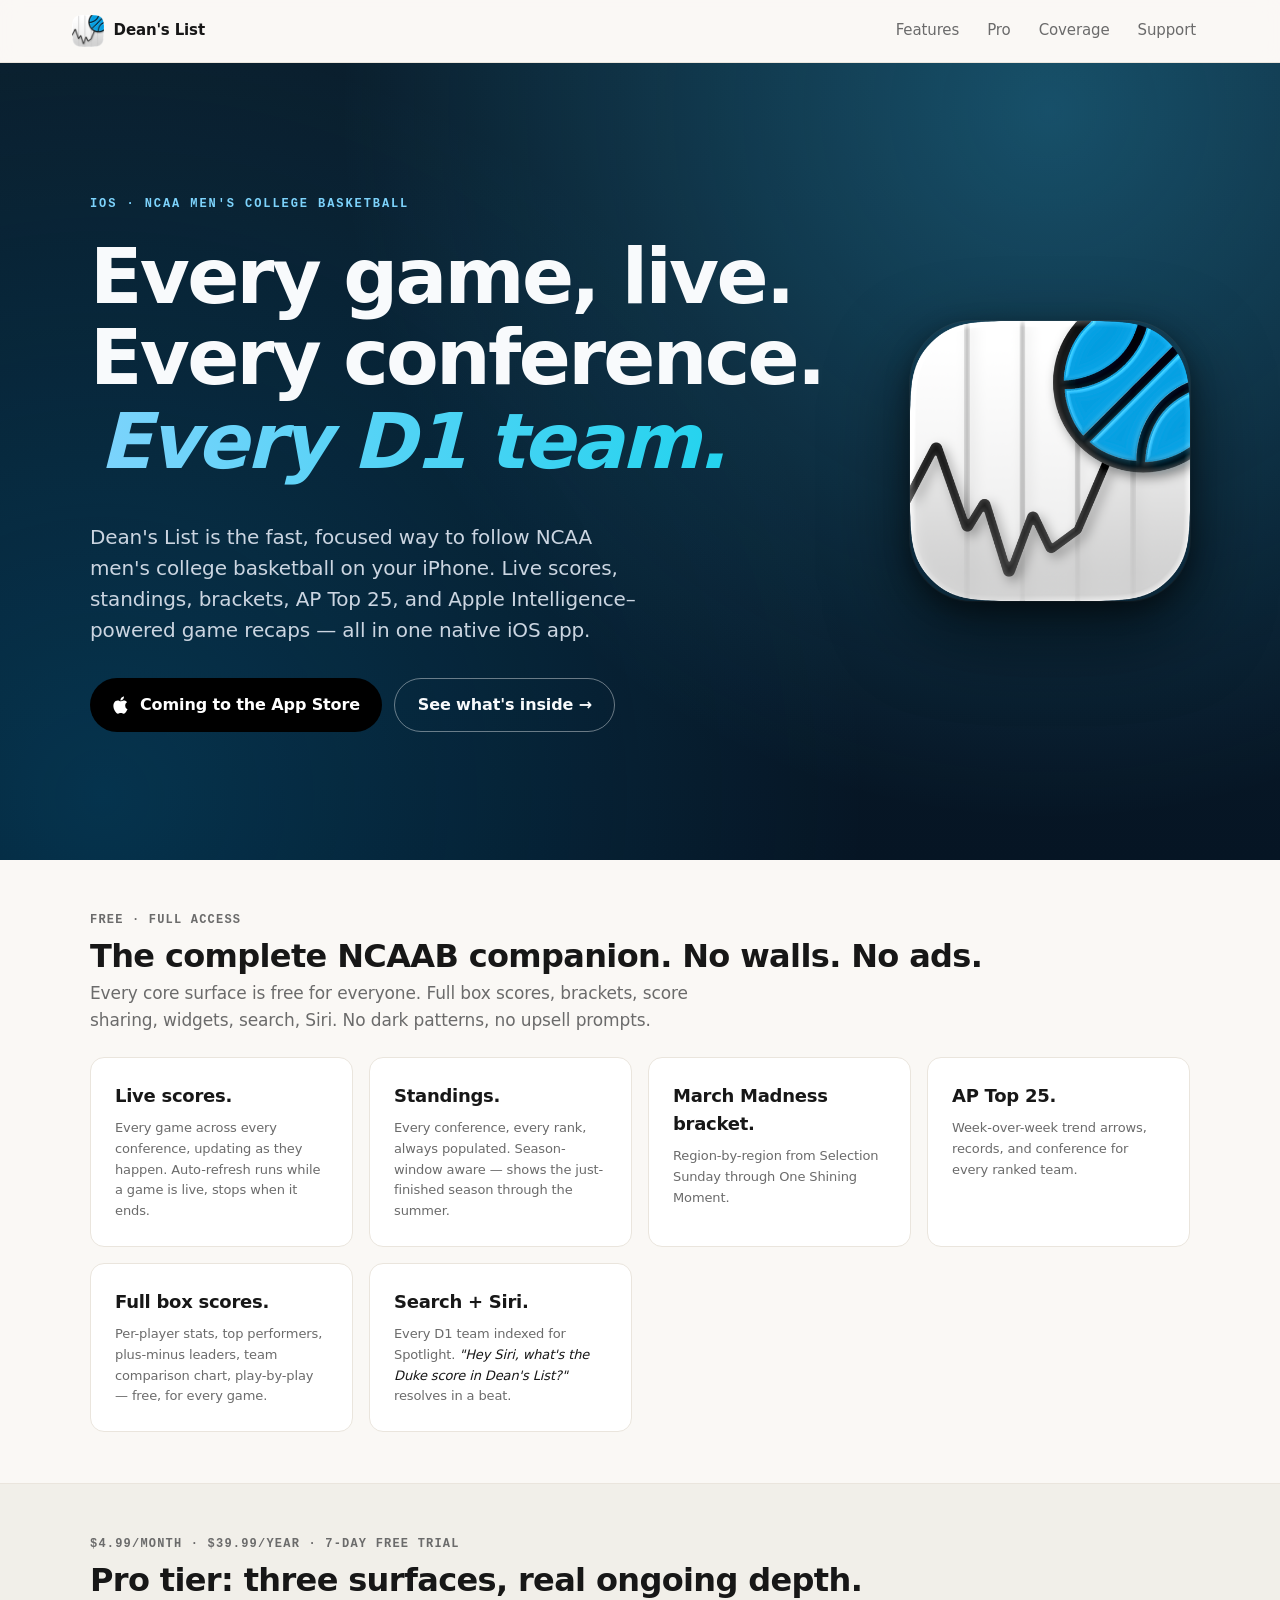
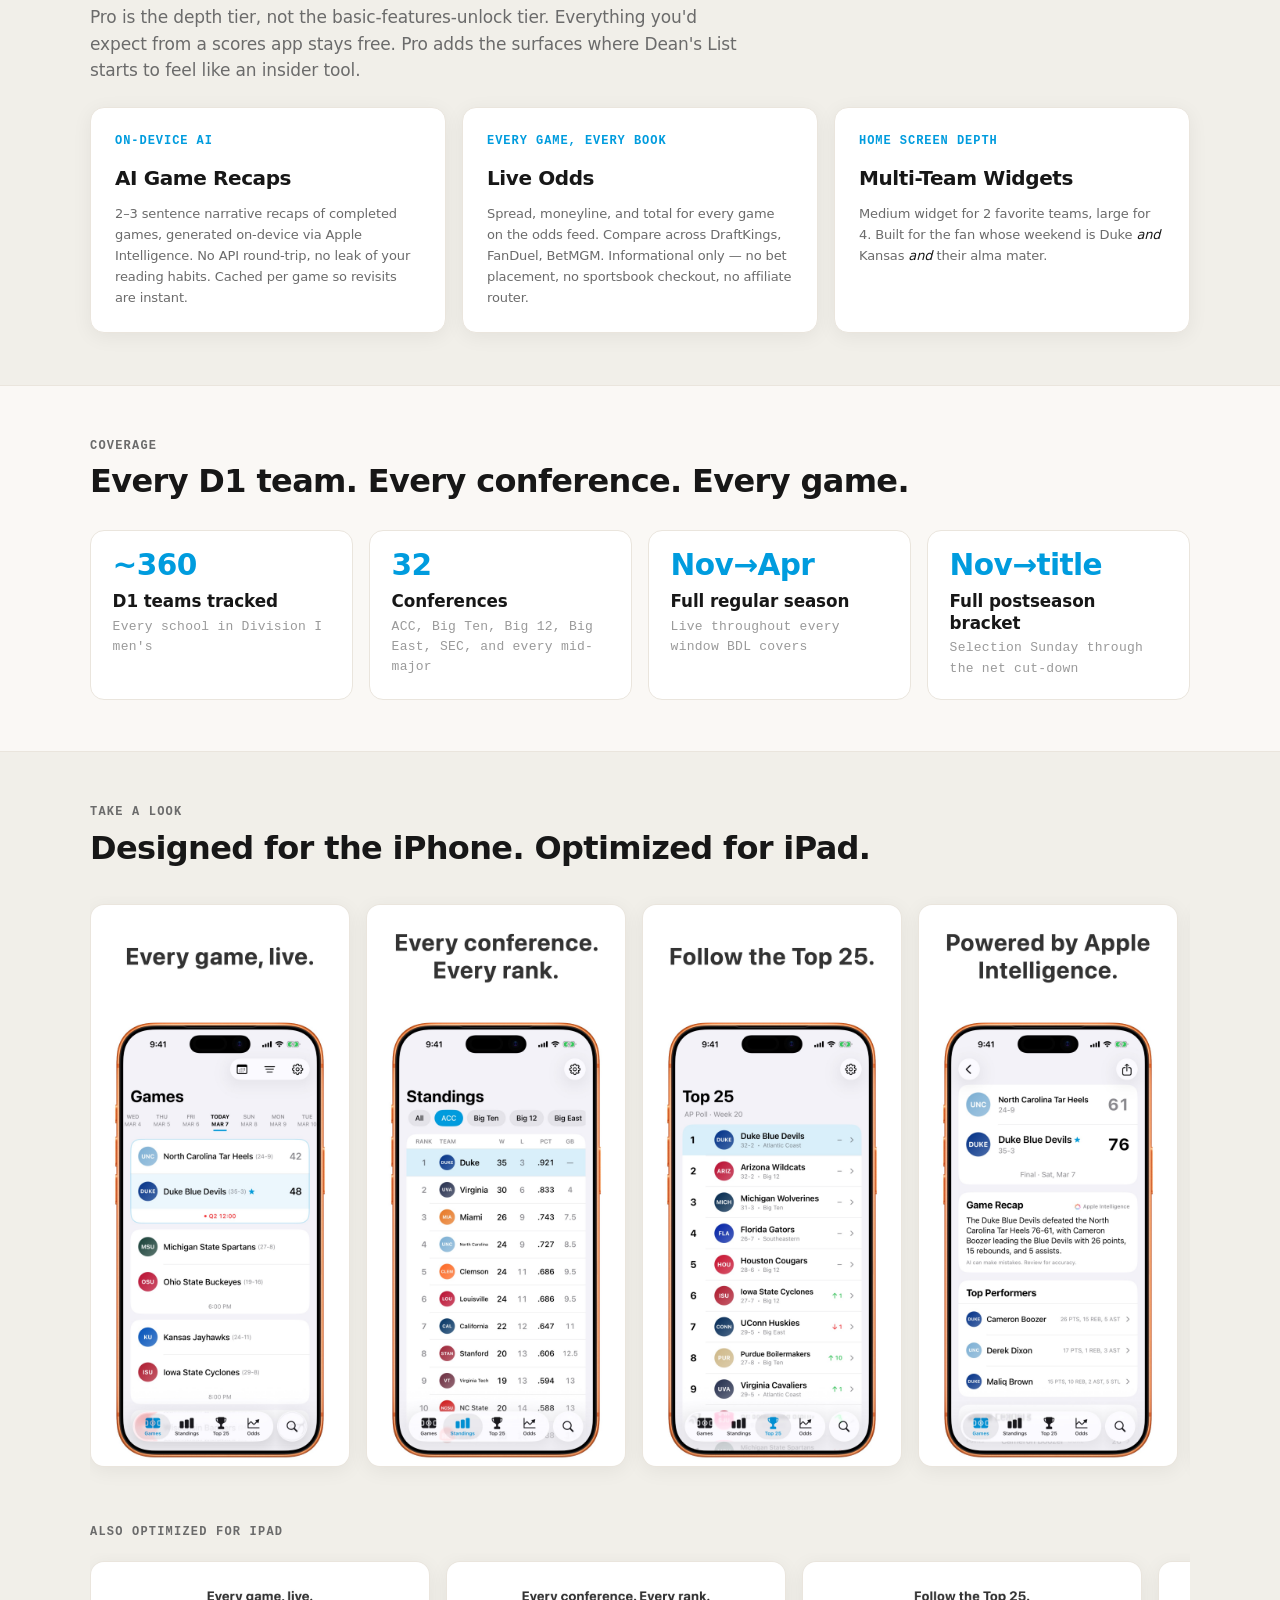
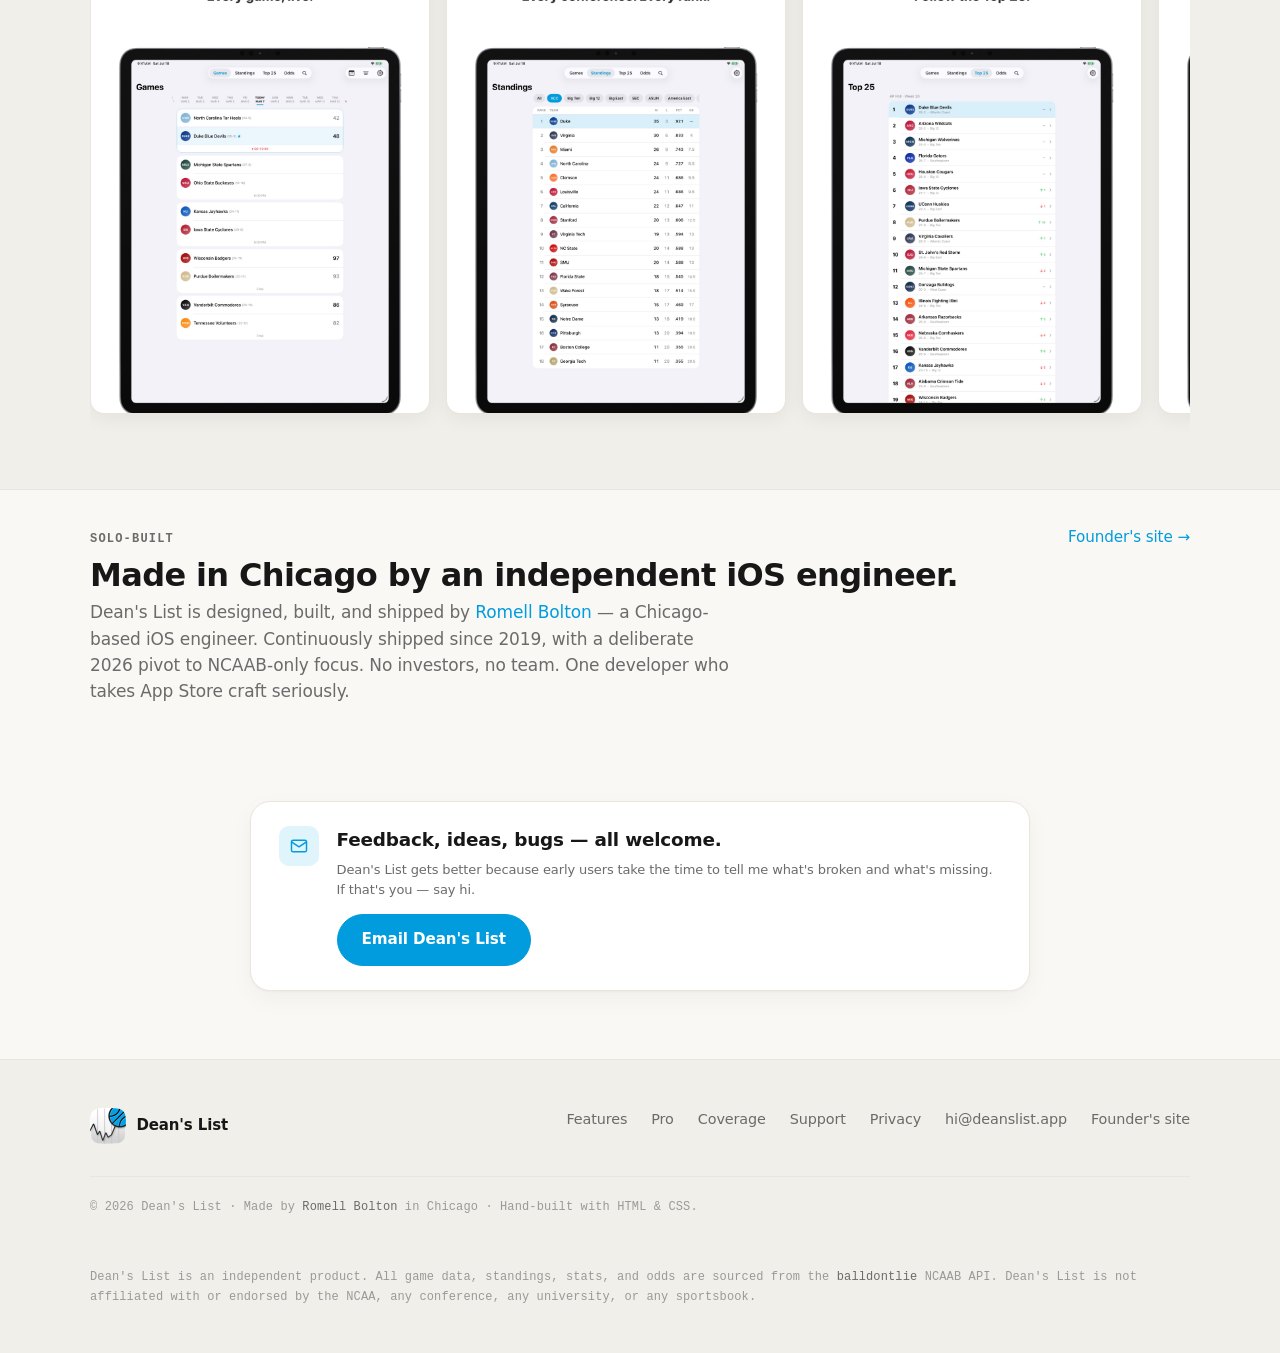
==== index.html @ 4887afa7 "content: user-facing brand is Dean's List (apostrophe form) Match the app's App Store display name a" ====
<!DOCTYPE html>
<html lang="en">
<head>
  <meta charset="UTF-8" />
  <meta name="viewport" content="width=device-width, initial-scale=1, viewport-fit=cover" />
  <meta name="color-scheme" content="light dark" />
  <meta name="theme-color" content="#faf8f5" media="(prefers-color-scheme: light)" />
  <meta name="theme-color" content="#0e0e10" media="(prefers-color-scheme: dark)" />

  <title>Dean's List — College Basketball</title>
  <meta name="description" content="The complete NCAA Men's college basketball companion. Live scores, standings, brackets, AP Top 25, and Apple Intelligence–powered game recaps. Every conference. Every D1 team." />

  <meta property="og:type" content="website" />
  <meta property="og:title" content="Dean's List — College Basketball" />
  <meta property="og:description" content="Live scores. Every bracket. Powered by Apple Intelligence. A native iOS app by Romell Bolton." />
  <meta property="og:url" content="https://deanslist.app/" />
  <meta property="og:image" content="https://deanslist.app/assets/img/og-image.png" />
  <meta property="og:image:width" content="1200" />
  <meta property="og:image:height" content="630" />
  <meta property="og:image:alt" content="Dean's List — the complete NCAA college basketball companion for iOS" />
  <meta name="twitter:card" content="summary_large_image" />

  <link rel="canonical" href="https://deanslist.app/" />
  <link rel="icon" type="image/png" sizes="32x32" href="/favicon-32.png" />
  <link rel="apple-touch-icon" href="/apple-touch-icon.png" />
  <link rel="manifest" href="/site.webmanifest" />
  <link rel="stylesheet" href="/assets/css/styles.css" />
</head>
<body>
  <a href="#main" class="skip-link">Skip to content</a>

  <div class="page">
    <header class="site-header">
      <div class="site-header__inner">
        <a href="/" class="site-header__brand">
          <img src="/assets/img/deanslist-mark.png" alt="" />
          <span>Dean's List</span>
        </a>
        <nav class="site-header__nav" id="site-nav" aria-label="Primary">
          <a href="#features">Features</a>
          <a href="#pro">Pro</a>
          <a href="#coverage">Coverage</a>
          <a href="/support/">Support</a>
        </nav>
        <button type="button" class="site-header__toggle" aria-controls="site-nav" aria-expanded="false">Menu</button>
      </div>
    </header>

    <main id="main">
      <section class="hero-quote">
        <div class="hero-quote__inner">
          <div class="hero-quote__text-col">
            <p class="hero-quote__eyebrow">iOS · NCAA Men's College Basketball</p>
            <p class="hero-quote__text">Every game, live. Every conference. <em>Every D1 team.</em></p>
            <p class="hero-quote__mission">
              Dean's List is the fast, focused way to follow NCAA men's college basketball on your iPhone.
              Live scores, standings, brackets, AP Top 25, and Apple Intelligence–powered game recaps —
              all in one native iOS app.
            </p>
            <div class="hero-quote__ctas">
              <!-- Placeholder pill — swap for Apple's official App Store badge once the new ASC record is live -->
              <a href="#" class="hero-quote__coming" aria-label="Coming soon to the App Store">
                <svg viewBox="0 0 24 24" width="18" height="18" fill="currentColor" aria-hidden="true"><path d="M17.6 12.75c-.03-2.9 2.37-4.29 2.48-4.36-1.35-1.98-3.46-2.25-4.2-2.28-1.79-.18-3.5 1.05-4.41 1.05-.93 0-2.32-1.03-3.82-1-1.96.03-3.79 1.14-4.8 2.9-2.05 3.55-.52 8.8 1.47 11.68.97 1.41 2.13 2.99 3.63 2.94 1.46-.06 2.01-.94 3.78-.94 1.75 0 2.26.94 3.8.91 1.57-.03 2.57-1.44 3.53-2.86 1.11-1.63 1.57-3.22 1.6-3.31-.04-.02-3.03-1.16-3.06-4.63zM14.7 4.42c.8-.98 1.34-2.33 1.19-3.68-1.15.05-2.55.78-3.38 1.75-.75.86-1.4 2.24-1.22 3.55 1.29.1 2.6-.65 3.41-1.62z"/></svg>
                <span>Coming to the App Store</span>
              </a>
              <a href="#features" class="hero-quote__cta hero-quote__cta--ghost">See what's inside &rarr;</a>
            </div>
          </div>
          <div class="hero-quote__visual" aria-hidden="true">
            <img src="/icon-512.png" alt="" class="hero-quote__icon" />
          </div>
        </div>
      </section>

      <section class="section" id="features">
        <div class="section__inner">
          <div class="section__head">
            <div>
              <p class="section__eyebrow">Free · Full access</p>
              <h2 class="section__title">The complete NCAAB companion. No walls. No ads.</h2>
              <p class="section__lede">Every core surface is free for everyone. Full box scores, brackets, score sharing, widgets, search, Siri. No dark patterns, no upsell prompts.</p>
            </div>
          </div>
          <div class="feature-grid">
            <article class="feature-card"><h3 class="feature-card__title">Live scores.</h3><p class="feature-card__body">Every game across every conference, updating as they happen. Auto-refresh runs while a game is live, stops when it ends.</p></article>
            <article class="feature-card"><h3 class="feature-card__title">Standings.</h3><p class="feature-card__body">Every conference, every rank, always populated. Season-window aware — shows the just-finished season through the summer.</p></article>
            <article class="feature-card"><h3 class="feature-card__title">March Madness bracket.</h3><p class="feature-card__body">Region-by-region from Selection Sunday through One Shining Moment.</p></article>
            <article class="feature-card"><h3 class="feature-card__title">AP Top 25.</h3><p class="feature-card__body">Week-over-week trend arrows, records, and conference for every ranked team.</p></article>
            <article class="feature-card"><h3 class="feature-card__title">Full box scores.</h3><p class="feature-card__body">Per-player stats, top performers, plus-minus leaders, team comparison chart, play-by-play — free, for every game.</p></article>
            <article class="feature-card"><h3 class="feature-card__title">Search + Siri.</h3><p class="feature-card__body">Every D1 team indexed for Spotlight. <em>"Hey Siri, what's the Duke score in Dean's List?"</em> resolves in a beat.</p></article>
          </div>
        </div>
      </section>

      <section class="section section--tint" id="pro">
        <div class="section__inner">
          <div class="section__head">
            <div>
              <p class="section__eyebrow">$4.99/month · $39.99/year · 7-day free trial</p>
              <h2 class="section__title">Pro tier: three surfaces, real ongoing depth.</h2>
              <p class="section__lede">Pro is the depth tier, not the basic-features-unlock tier. Everything you'd expect from a scores app stays free. Pro adds the surfaces where Dean's List starts to feel like an insider tool.</p>
            </div>
          </div>
          <div class="pro-grid">
            <article class="pro-card"><p class="pro-card__eyebrow">On-device AI</p><h3 class="pro-card__title">AI Game Recaps</h3><p class="pro-card__body">2–3 sentence narrative recaps of completed games, generated on-device via Apple Intelligence. No API round-trip, no leak of your reading habits. Cached per game so revisits are instant.</p></article>
            <article class="pro-card"><p class="pro-card__eyebrow">Every game, every book</p><h3 class="pro-card__title">Live Odds</h3><p class="pro-card__body">Spread, moneyline, and total for every game on the odds feed. Compare across DraftKings, FanDuel, BetMGM. Informational only — no bet placement, no sportsbook checkout, no affiliate router.</p></article>
            <article class="pro-card"><p class="pro-card__eyebrow">Home Screen depth</p><h3 class="pro-card__title">Multi-Team Widgets</h3><p class="pro-card__body">Medium widget for 2 favorite teams, large for 4. Built for the fan whose weekend is Duke <em>and</em> Kansas <em>and</em> their alma mater.</p></article>
          </div>
        </div>
      </section>

      <section class="section" id="coverage">
        <div class="section__inner">
          <div class="section__head"><div><p class="section__eyebrow">Coverage</p><h2 class="section__title">Every D1 team. Every conference. Every game.</h2></div></div>
          <div class="impact-grid">
            <div class="impact-card"><span class="impact-card__value">~360</span><p class="impact-card__label">D1 teams tracked</p><p class="impact-card__sub">Every school in Division I men's</p></div>
            <div class="impact-card"><span class="impact-card__value">32</span><p class="impact-card__label">Conferences</p><p class="impact-card__sub">ACC, Big Ten, Big 12, Big East, SEC, and every mid-major</p></div>
            <div class="impact-card"><span class="impact-card__value">Nov→Apr</span><p class="impact-card__label">Full regular season</p><p class="impact-card__sub">Live throughout every window BDL covers</p></div>
            <div class="impact-card"><span class="impact-card__value">Nov→title</span><p class="impact-card__label">Full postseason bracket</p><p class="impact-card__sub">Selection Sunday through the net cut-down</p></div>
          </div>
        </div>
      </section>

      <section class="section section--tint" id="screens">
        <div class="section__inner">
          <div class="section__head"><div><p class="section__eyebrow">Take a look</p><h2 class="section__title">Designed for the iPhone. Optimized for iPad.</h2></div></div>
          <div class="screen-strip" aria-label="Dean's List on iPhone">
            <figure class="screen-strip__item"><img src="/assets/img/screen-games.jpg" alt="Every game, live. Games tab showing today's live matchups and upcoming tip-offs." /></figure>
            <figure class="screen-strip__item"><img src="/assets/img/screen-standings.jpg" alt="Every conference. Every rank. Standings tab with conference filter chips." /></figure>
            <figure class="screen-strip__item"><img src="/assets/img/screen-top25.jpg" alt="Follow the Top 25. AP Poll with week-over-week trend arrows." /></figure>
            <figure class="screen-strip__item"><img src="/assets/img/screen-recap.jpg" alt="Powered by Apple Intelligence. Game detail with AI-generated recap." /></figure>
            <figure class="screen-strip__item"><img src="/assets/img/screen-odds.jpg" alt="Compare odds across books. Odds card with spread, total, and moneyline." /></figure>
            <figure class="screen-strip__item"><img src="/assets/img/screen-team.jpg" alt="Follow your team. Team detail with record, season trajectory, and recent games." /></figure>
          </div>
          <p class="screen-strip__label">Also optimized for iPad</p>
          <div class="screen-strip screen-strip--tablet" aria-label="Dean's List on iPad">
            <figure class="screen-strip__item screen-strip__item--tablet"><img src="/assets/img/screen-ipad-games.jpg" alt="Every game, live on iPad with a wider layout." /></figure>
            <figure class="screen-strip__item screen-strip__item--tablet"><img src="/assets/img/screen-ipad-standings.jpg" alt="Every conference. Every rank. Standings tab on iPad." /></figure>
            <figure class="screen-strip__item screen-strip__item--tablet"><img src="/assets/img/screen-ipad-top25.jpg" alt="Follow the Top 25 on iPad." /></figure>
            <figure class="screen-strip__item screen-strip__item--tablet"><img src="/assets/img/screen-ipad-recap.jpg" alt="Powered by Apple Intelligence on iPad." /></figure>
            <figure class="screen-strip__item screen-strip__item--tablet"><img src="/assets/img/screen-ipad-odds.jpg" alt="Compare odds across books on iPad." /></figure>
            <figure class="screen-strip__item screen-strip__item--tablet"><img src="/assets/img/screen-ipad-team.jpg" alt="Follow your team on iPad." /></figure>
          </div>
        </div>
      </section>

      <section class="section section--tight">
        <div class="section__inner">
          <div class="section__head">
            <div>
              <p class="section__eyebrow">Solo-built</p>
              <h2 class="section__title">Made in Chicago by an independent iOS engineer.</h2>
              <p class="section__lede">
                Dean's List is designed, built, and shipped by
                <a href="https://www.romellbolton.com" target="_blank" rel="noopener">Romell Bolton</a> —
                a Chicago-based iOS engineer. Continuously shipped since 2019, with a deliberate 2026 pivot
                to NCAAB-only focus. No investors, no team. One developer who takes App Store craft seriously.
              </p>
            </div>
            <a href="https://www.romellbolton.com" target="_blank" rel="noopener" class="section__see-all">Founder's site &rarr;</a>
          </div>
        </div>
      </section>

      <section class="section section--tight">
        <div class="section__inner" style="max-width: 780px;">
          <div class="callout">
            <div class="callout__glyph" aria-hidden="true">
              <svg viewBox="0 0 24 24" fill="none" stroke="currentColor" stroke-width="1.75" stroke-linecap="round" stroke-linejoin="round"><rect x="3" y="5" width="18" height="14" rx="2"/><path d="M3 7l9 6 9-6"/></svg>
            </div>
            <div>
              <p class="callout__title">Feedback, ideas, bugs — all welcome.</p>
              <p class="callout__body">Dean's List gets better because early users take the time to tell me what's broken and what's missing. If that's you — say hi.</p>
              <a href="mailto:hi@deanslist.app" class="btn btn--primary">Email Dean's List</a>
            </div>
          </div>
        </div>
      </section>
    </main>

    <footer class="site-footer">
      <div class="site-footer__inner">
        <div>
          <a href="/" class="site-footer__brand">
            <img src="/assets/img/deanslist-mark.png" alt="" />
            <span>Dean's List</span>
          </a>
        </div>
        <nav class="site-footer__links" aria-label="Footer">
          <a href="#features">Features</a>
          <a href="#pro">Pro</a>
          <a href="#coverage">Coverage</a>
          <a href="/support/">Support</a>
          <a href="/privacy/">Privacy</a>
          <a href="mailto:hi@deanslist.app">hi@deanslist.app</a>
          <a href="https://www.romellbolton.com" target="_blank" rel="noopener">Founder's site</a>
        </nav>
        <p class="site-footer__copy">
          © <span id="year">2026</span> Dean's List · Made by
          <a href="https://www.romellbolton.com" target="_blank" rel="noopener">Romell Bolton</a>
          in Chicago · Hand-built with HTML &amp; CSS.
        </p>
        <p class="site-footer__copy" style="margin-top: 0.5rem;">
          Dean's List is an independent product. All game data, standings, stats, and odds are sourced from the
          <a href="https://balldontlie.io" target="_blank" rel="noopener">balldontlie</a> NCAAB API.
          Dean's List is not affiliated with or endorsed by the NCAA, any conference, any university, or any sportsbook.
        </p>
      </div>
    </footer>
  </div>

  <script src="/assets/js/main.js" defer></script>
</body>
</html>
---- assets/css/styles.css ----
/* ─────────────────────────────────────────────
   deanslist.app — Product marketing site
   Sibling of romellbolton.com + theboltonfoundation.org
   NCAA blue accent (matches the iOS app icon)
   ───────────────────────────────────────────── */

:root {
  --bg:            #faf8f5;
  --surface:       #ffffff;
  --surface-2:     #f1efe9;
  --text:          #171717;
  --text-muted:    #6b6b6b;
  --text-subtle:   #9a9a9a;
  --border:        #eae5dd;
  --border-strong: #d4cec1;
  --accent:        #009CDE;
  --accent-soft:   #e0f4fc;
  --shadow-sm: 0 1px 2px rgba(0, 0, 0, 0.04);
  --shadow-md: 0 4px 20px rgba(0, 0, 0, 0.06);
  --sans: -apple-system, BlinkMacSystemFont, "SF Pro Text", system-ui, "Segoe UI", Roboto, Helvetica, Arial, sans-serif;
  --mono: ui-monospace, "SF Mono", "JetBrains Mono", Menlo, Consolas, monospace;
  --fs-body:    0.9375rem;
  --fs-small:   0.8125rem;
  --fs-tiny:    0.75rem;
  --r-sm: 6px;
  --r-md: 10px;
  --r-lg: 14px;
  --r-xl: 20px;
  --ease: cubic-bezier(0.4, 0, 0.2, 1);
  --spring: cubic-bezier(0.32, 0.72, 0, 1);
  --dur: 160ms;
}

@media (prefers-color-scheme: dark) {
  :root {
    --bg:            #0e0e10;
    --surface:       #171719;
    --surface-2:     #1e1e21;
    --text:          #f5f5f7;
    --text-muted:    #a3a3a3;
    --text-subtle:   #6b6b6b;
    --border:        #262629;
    --border-strong: #3a3a3f;
    --accent:        #33B8E7;
    --accent-soft:   #0a2532;
    --shadow-sm: 0 1px 2px rgba(0, 0, 0, 0.35);
    --shadow-md: 0 4px 20px rgba(0, 0, 0, 0.45);
  }
}

*, *::before, *::after { box-sizing: border-box; }
html { -webkit-text-size-adjust: 100%; scroll-behavior: smooth; }
@media (prefers-reduced-motion: reduce) {
  html { scroll-behavior: auto; }
  *, *::before, *::after { transition-duration: 0.01ms !important; animation-duration: 0.01ms !important; }
}
body {
  margin: 0;
  font-family: var(--sans);
  font-size: var(--fs-body);
  line-height: 1.55;
  letter-spacing: -0.008em;
  color: var(--text);
  background: var(--bg);
  -webkit-font-smoothing: antialiased;
  -moz-osx-font-smoothing: grayscale;
  text-rendering: optimizeLegibility;
  font-feature-settings: "ss01", "ss02", "cv11";
  overflow-x: hidden;
}
img, svg { display: block; max-width: 100%; height: auto; }
a { color: var(--accent); text-decoration: none; transition: color var(--dur) var(--ease); }
a:hover { color: var(--accent); text-decoration: underline; text-underline-offset: 3px; text-decoration-thickness: 1.5px; }
h1, h2, h3, h4, p, ul, ol, dl { margin: 0; padding: 0; }
ul, ol { list-style: none; }
button { font: inherit; cursor: pointer; background: none; border: none; color: inherit; padding: 0; }
::selection { background: var(--accent); color: #fff; }

:focus:not(:focus-visible) { outline: none; }
:focus-visible {
  outline: 3px solid color-mix(in oklab, var(--accent) 55%, transparent);
  outline-offset: 3px;
  border-radius: 8px;
}

.skip-link {
  position: absolute; top: -100px; left: 0;
  background: var(--text); color: var(--bg);
  padding: 0.6rem 1rem;
  font-size: var(--fs-small);
  z-index: 100;
  border-radius: 0 0 var(--r-md) 0;
  transition: top var(--dur) var(--ease);
}
.skip-link:focus { top: 0; }

.btn {
  display: inline-flex;
  align-items: center;
  gap: 0.5rem;
  padding: 0.75rem 1.35rem;
  font-size: 0.95rem;
  font-weight: 500;
  border-radius: 999px;
  transition: background var(--dur) var(--ease), border-color var(--dur) var(--ease), color var(--dur) var(--ease), transform var(--dur) var(--ease);
  border: 1px solid var(--border-strong);
  color: var(--text);
  background: var(--surface);
  text-decoration: none;
}
.btn:hover { border-color: var(--accent); color: var(--accent); text-decoration: none; transform: translateY(-1px); }
.btn--primary {
  background: var(--accent);
  color: #fff;
  border-color: var(--accent);
  font-weight: 600;
  padding: 0.8rem 1.5rem;
}
.btn--primary:hover { background: color-mix(in oklab, var(--accent) 85%, #000); border-color: transparent; color: #fff; }

.callout {
  padding: 1.5rem 1.75rem;
  background: var(--surface);
  border: 1px solid var(--border);
  border-radius: var(--r-xl);
  box-shadow: 0 1px 2px rgba(0, 0, 0, 0.03), 0 8px 24px rgba(0, 0, 0, 0.04);
  display: flex;
  gap: 1.1rem;
  align-items: flex-start;
}
.callout__glyph {
  width: 40px; height: 40px;
  border-radius: var(--r-md);
  background: var(--accent-soft);
  color: var(--accent);
  display: flex; align-items: center; justify-content: center;
  flex-shrink: 0;
}
.callout__glyph svg { width: 20px; height: 20px; }
.callout__title { font-weight: 700; font-size: 1.15rem; letter-spacing: -0.01em; color: var(--text); margin-bottom: 0.35rem; }
.callout__body { font-size: var(--fs-small); color: var(--text-muted); margin-bottom: 0.9rem; line-height: 1.55; }

.prose h2 {
  font-size: clamp(1.25rem, 1.1vw + 0.75rem, 1.5rem);
  font-weight: 700;
  letter-spacing: -0.02em;
  line-height: 1.2;
  color: var(--text);
  margin-top: 2.75rem;
  margin-bottom: 0.85rem;
}
.prose > :first-child { margin-top: 0; }
.prose p { color: var(--text-muted); line-height: 1.65; margin-bottom: 1rem; max-width: 62ch; }
.prose p strong { color: var(--text); font-weight: 600; }
.prose p code { font-family: var(--mono); font-size: 0.85em; padding: 0.05rem 0.35rem; border-radius: 4px; background: var(--surface-2); color: var(--text); }

.site-header {
  position: sticky;
  top: 0;
  z-index: 20;
  background: color-mix(in oklab, var(--bg) 88%, transparent);
  backdrop-filter: saturate(140%) blur(10px);
  -webkit-backdrop-filter: saturate(140%) blur(10px);
  border-bottom: 1px solid var(--border);
}
.site-header__inner {
  max-width: 1200px;
  margin-inline: auto;
  padding: 0.75rem clamp(1rem, 4vw, 2rem);
  padding-top: max(0.75rem, env(safe-area-inset-top));
  display: flex;
  align-items: center;
  gap: 1.5rem;
}
.site-header__brand {
  display: inline-flex;
  align-items: center;
  gap: 0.6rem;
  font-weight: 600;
  color: var(--text);
  text-decoration: none;
  letter-spacing: -0.01em;
}
.site-header__brand img { width: 32px; height: 32px; border-radius: 8px; }
.site-header__nav { display: flex; align-items: center; gap: 0.25rem; margin-left: auto; }
.site-header__nav a {
  padding: 0.45rem 0.75rem;
  border-radius: 8px;
  color: var(--text-muted);
  font-weight: 500;
  font-size: 0.9375rem;
  transition: color var(--dur) var(--ease), background var(--dur) var(--ease);
}
.site-header__nav a:hover, .site-header__nav a[aria-current="page"] { color: var(--text); background: var(--surface-2); }
.site-header__toggle {
  display: none;
  margin-left: auto;
  padding: 0.5rem 0.75rem;
  border-radius: 8px;
  background: var(--surface-2);
  border: 1px solid var(--border);
  color: var(--text);
  font-weight: 500;
  font-size: 0.85rem;
}
@media (max-width: 720px) {
  .site-header__nav { display: none; }
  .site-header__toggle { display: inline-flex; align-items: center; gap: 0.4rem; }
  .site-header__nav--open {
    display: flex;
    position: absolute;
    inset: 100% 0 auto 0;
    flex-direction: column;
    align-items: stretch;
    gap: 0;
    background: var(--bg);
    border-bottom: 1px solid var(--border);
    padding: 0.5rem clamp(1rem, 4vw, 2rem) 1rem;
    margin-left: 0;
  }
  .site-header__nav--open a { padding: 0.85rem 0.75rem; border-radius: 0; border-bottom: 1px solid var(--border); }
  .site-header__nav--open a:last-of-type { border-bottom: none; }
}

.page { display: flex; flex-direction: column; min-height: 100vh; min-height: 100dvh; }
.page > main { flex: 1; }

.hero-quote {
  position: relative;
  overflow: hidden;
  padding: clamp(4rem, 10vw, 8rem) clamp(1.25rem, 5vw, 3rem);
  background:
    radial-gradient(circle at 82% 6%, rgba(51, 184, 231, 0.32), transparent 55%),
    radial-gradient(circle at 8% 92%, rgba(0, 156, 222, 0.22), transparent 55%),
    linear-gradient(180deg, #0a1f2e 0%, #061524 100%);
  color: #f8fafc;
}
.hero-quote__inner {
  max-width: 1100px;
  margin-inline: auto;
  position: relative;
  display: grid;
  grid-template-columns: minmax(0, 1fr) auto;
  gap: clamp(2rem, 5vw, 5rem);
  align-items: center;
}
.hero-quote__visual { display: flex; justify-content: center; align-items: center; }
.hero-quote__icon {
  width: clamp(180px, 24vw, 280px);
  height: clamp(180px, 24vw, 280px);
  border-radius: 22.37%;
  box-shadow:
    0 30px 80px rgba(0, 0, 0, 0.55),
    0 8px 24px rgba(0, 0, 0, 0.4),
    0 0 0 1px rgba(255, 255, 255, 0.08);
}
@media (max-width: 720px) {
  .hero-quote__inner { grid-template-columns: 1fr; gap: 2rem; }
  .hero-quote__visual { order: -1; }
  .hero-quote__icon { width: 128px; height: 128px; }
}
.hero-quote__eyebrow {
  display: inline-block;
  font-family: var(--mono);
  font-size: var(--fs-tiny);
  font-weight: 600;
  color: #7dd3fc;
  letter-spacing: 0.16em;
  text-transform: uppercase;
  margin-bottom: 1.5rem;
}
.hero-quote__text {
  font-size: clamp(1.85rem, 6vw, 5rem);
  font-weight: 700;
  letter-spacing: -0.035em;
  line-height: 1.05;
  color: #f8fafc;
  margin-bottom: 0.75rem;
  max-width: 20ch;
  overflow-wrap: break-word;
}
.hero-quote__text em {
  font-style: italic;
  background: linear-gradient(90deg, #7dd3fc, #22d3ee);
  -webkit-background-clip: text;
  background-clip: text;
  color: transparent;
  display: inline-block;
  padding: 0 0.12em 0.15em;
  line-height: 1.15;
}
.hero-quote__mission {
  max-width: 46ch;
  font-size: clamp(1.05rem, 1.4vw + 0.5rem, 1.25rem);
  line-height: 1.55;
  color: #cbd5e1;
  margin-top: 1.5rem;
  margin-bottom: 2rem;
  text-wrap: balance;
}
.hero-quote__mission strong { color: #f8fafc; font-weight: 600; }
.hero-quote__ctas { display: flex; gap: 0.75rem; flex-wrap: wrap; }
.hero-quote__cta {
  display: inline-flex;
  align-items: center;
  gap: 0.5rem;
  padding: 0.85rem 1.4rem;
  border-radius: 999px;
  font-weight: 600;
  font-size: 1rem;
  text-decoration: none;
  transition: transform var(--dur) var(--ease), background var(--dur) var(--ease);
}
.hero-quote__cta--primary { background: #7dd3fc; color: #041424; }
.hero-quote__cta--primary:hover { transform: translateY(-1px); background: #a5e5fd; color: #041424; text-decoration: none; }
.hero-quote__cta--ghost { background: transparent; color: #f8fafc; border: 1px solid rgba(255,255,255,0.4); }
.hero-quote__cta--ghost:hover { transform: translateY(-1px); background: rgba(255,255,255,0.08); border-color: rgba(255,255,255,0.55); color: #f8fafc; text-decoration: none; }

.hero-quote__coming {
  display: inline-flex;
  align-items: center;
  gap: 0.6rem;
  padding: 0.85rem 1.4rem;
  border-radius: 999px;
  background: #000;
  color: #fff;
  font-weight: 600;
  font-size: 1rem;
  text-decoration: none;
  transition: transform var(--dur) var(--ease), background var(--dur) var(--ease);
}
.hero-quote__coming svg { flex-shrink: 0; }
.hero-quote__coming:hover { transform: translateY(-1px); background: #1a1a1a; color: #fff; text-decoration: none; }

.section { padding: clamp(2.25rem, 4vw, 3.5rem) clamp(1.25rem, 5vw, 3rem); }
.section--tight { padding-block: clamp(1.5rem, 3vw, 2.25rem); }
.section--tint { background: var(--surface-2); border-top: 1px solid var(--border); border-bottom: 1px solid var(--border); }
.section__inner { max-width: 1100px; margin-inline: auto; }
.section__head {
  display: flex;
  align-items: baseline;
  justify-content: space-between;
  gap: 1rem;
  margin-bottom: 1.5rem;
  flex-wrap: wrap;
}
.section__eyebrow {
  font-family: var(--mono);
  font-size: var(--fs-tiny);
  font-weight: 600;
  color: var(--text-muted);
  letter-spacing: 0.1em;
  text-transform: uppercase;
  margin-bottom: 0.5rem;
}
.section__title {
  font-size: clamp(1.5rem, 2vw + 0.5rem, 2rem);
  font-weight: 700;
  letter-spacing: -0.02em;
  color: var(--text);
  line-height: 1.15;
  margin-bottom: 0.35rem;
}
.section__lede { font-size: 1.0625rem; color: var(--text-muted); max-width: 60ch; line-height: 1.55; }
.section__see-all { color: var(--accent); font-weight: 500; font-size: 0.95rem; white-space: nowrap; }

.feature-grid { display: grid; grid-template-columns: repeat(auto-fit, minmax(240px, 1fr)); gap: 1rem; }
.feature-card {
  padding: 1.5rem;
  border-radius: var(--r-lg);
  background: var(--surface);
  border: 1px solid var(--border);
  transition: border-color var(--dur) var(--ease), transform var(--dur) var(--ease), box-shadow var(--dur) var(--ease);
}
.feature-card:hover { border-color: var(--border-strong); transform: translateY(-1px); box-shadow: var(--shadow-md); }
.feature-card__title { font-size: 1.125rem; font-weight: 700; letter-spacing: -0.015em; color: var(--text); margin-bottom: 0.5rem; }
.feature-card__body { color: var(--text-muted); font-size: var(--fs-small); line-height: 1.6; }
.feature-card__body em { font-style: italic; color: var(--text); }

.pro-grid { display: grid; grid-template-columns: repeat(auto-fit, minmax(260px, 1fr)); gap: 1rem; }
.pro-card {
  padding: 1.5rem;
  border-radius: var(--r-lg);
  background: var(--surface);
  border: 1px solid var(--border);
  box-shadow: var(--shadow-md);
}
.pro-card__eyebrow {
  font-family: var(--mono);
  font-size: var(--fs-tiny);
  font-weight: 600;
  color: var(--accent);
  letter-spacing: 0.08em;
  text-transform: uppercase;
  margin-bottom: 0.75rem;
}
.pro-card__title { font-size: 1.25rem; font-weight: 700; letter-spacing: -0.02em; color: var(--text); margin-bottom: 0.65rem; }
.pro-card__body { color: var(--text-muted); font-size: var(--fs-small); line-height: 1.6; }
.pro-card__body em { color: var(--text); font-style: italic; font-weight: 500; }
.pro-cta { margin-top: 2rem; text-align: center; }

.impact-grid { display: grid; grid-template-columns: repeat(auto-fit, minmax(220px, 1fr)); gap: 1rem; }
.impact-card { padding: 1.25rem 1.35rem; border-radius: var(--r-lg); background: var(--surface); border: 1px solid var(--border); }
.impact-card__value {
  display: block;
  font-size: clamp(1.35rem, 1.5vw + 0.75rem, 1.85rem);
  font-weight: 700;
  letter-spacing: -0.02em;
  color: var(--accent);
  line-height: 1;
  margin-bottom: 0.65rem;
  font-variant-numeric: tabular-nums;
}
.impact-card__label { font-size: 1.05rem; color: var(--text); font-weight: 600; margin-bottom: 0.25rem; line-height: 1.3; }
.impact-card__sub { font-size: var(--fs-small); color: var(--text-subtle); font-family: var(--mono); letter-spacing: 0.02em; }

.screen-strip {
  display: flex;
  gap: 1rem;
  overflow-x: auto;
  padding: 0.5rem 0 1.5rem;
  scroll-snap-type: x proximity;
  -webkit-overflow-scrolling: touch;
  scrollbar-width: thin;
  scrollbar-color: var(--border-strong) transparent;
}
.screen-strip__item { flex: 0 0 260px; margin: 0; scroll-snap-align: start; }
.screen-strip__item img { width: 100%; height: auto; border-radius: var(--r-lg); border: 1px solid var(--border); background: var(--surface-2); box-shadow: var(--shadow-md); }
@media (max-width: 560px) { .screen-strip__item { flex: 0 0 220px; } }

.screen-strip__label {
  margin-top: 2rem;
  margin-bottom: 0.75rem;
  font-family: var(--mono);
  font-size: var(--fs-tiny);
  font-weight: 600;
  color: var(--text-muted);
  letter-spacing: 0.1em;
  text-transform: uppercase;
}
.screen-strip__item--tablet { flex: 0 0 340px; }
@media (max-width: 560px) { .screen-strip__item--tablet { flex: 0 0 280px; } }

.faq { margin-top: 3rem; }
.faq__item { padding: 1rem 0; border-bottom: 1px solid var(--border); }
.faq__item summary {
  font-weight: 600;
  color: var(--text);
  font-size: 1rem;
  cursor: pointer;
  padding: 0.35rem 0;
  list-style: none;
  display: flex;
  justify-content: space-between;
  align-items: center;
  gap: 1rem;
}
.faq__item summary::-webkit-details-marker { display: none; }
.faq__item summary::after {
  content: "+";
  font-family: var(--mono);
  color: var(--accent);
  font-size: 1.25rem;
  font-weight: 400;
  line-height: 1;
  transition: transform var(--dur) var(--ease);
}
.faq__item[open] summary::after { content: "−"; }
.faq__item p { margin-top: 0.75rem; color: var(--text-muted); font-size: var(--fs-small); line-height: 1.65; max-width: 60ch; }
.faq__item p em { color: var(--text); font-style: italic; }

.site-footer {
  margin-top: 2rem;
  padding: clamp(2rem, 4vw, 3rem) clamp(1.25rem, 5vw, 3rem);
  border-top: 1px solid var(--border);
  background: var(--surface-2);
  color: var(--text-muted);
}
.site-footer__inner {
  max-width: 1100px;
  margin-inline: auto;
  display: flex;
  gap: 2rem;
  align-items: flex-start;
  justify-content: space-between;
  flex-wrap: wrap;
}
.site-footer__brand { display: flex; align-items: center; gap: 0.65rem; font-weight: 600; color: var(--text); text-decoration: none; }
.site-footer__brand img { width: 36px; height: 36px; border-radius: 9px; }
.site-footer__links { display: flex; flex-wrap: wrap; gap: 1rem 1.5rem; }
.site-footer__links a { color: var(--text-muted); font-size: 0.9rem; }
.site-footer__links a:hover { color: var(--text); text-decoration: none; }
.site-footer__copy {
  width: 100%;
  padding-top: 1.25rem;
  border-top: 1px solid var(--border);
  font-family: var(--mono);
  font-size: var(--fs-tiny);
  line-height: 1.7;
  letter-spacing: 0.01em;
  color: var(--text-subtle);
  font-variant-numeric: tabular-nums;
}
.site-footer__copy + .site-footer__copy { padding-top: 0.6rem; border-top: 0; margin-top: 0; }
.site-footer__copy a { color: var(--text-muted); transition: color var(--dur) var(--spring); }
.site-footer__copy a:hover { color: var(--text); }

.card-grid { display: grid; grid-template-columns: repeat(auto-fill, minmax(220px, 1fr)); gap: 0.75rem; }
.card {
  display: flex; flex-direction: column;
  padding: 1rem;
  background: var(--surface);
  border: 1px solid var(--border);
  border-radius: var(--r-lg);
  transition: border-color var(--dur) var(--ease), transform var(--dur) var(--ease), box-shadow var(--dur) var(--ease);
  color: var(--text);
  text-decoration: none;
}
.card:hover { border-color: var(--border-strong); transform: translateY(-1px); box-shadow: var(--shadow-md); text-decoration: none; color: var(--text); }
.card__glyph {
  width: 40px; height: 40px;
  border-radius: var(--r-md);
  background: linear-gradient(135deg, var(--accent), color-mix(in oklab, var(--accent) 55%, #5856d6));
  display: flex; align-items: center; justify-content: center;
  color: #fff;
  font-weight: 700;
  font-size: 1rem;
  margin-bottom: 0.75rem;
}
.card__title { font-size: 1.05rem; font-weight: 600; color: var(--text); margin-bottom: 0.2rem; letter-spacing: -0.01em; }
.card__body { font-size: var(--fs-small); color: var(--text-muted); line-height: 1.5; }

.hero-page {
  padding: clamp(3rem, 7vw, 5rem) clamp(1.25rem, 5vw, 3rem) clamp(1.5rem, 3vw, 2.5rem);
  border-bottom: 1px solid var(--border);
  background: linear-gradient(180deg, var(--surface-2) 0%, var(--bg) 100%);
}
.hero-page__inner { max-width: 780px; margin-inline: auto; }
.hero-page__eyebrow {
  display: inline-block;
  font-family: var(--mono);
  font-size: var(--fs-tiny);
  font-weight: 600;
  color: var(--accent);
  letter-spacing: 0.1em;
  text-transform: uppercase;
  margin-bottom: 1rem;
}
.hero-page__title {
  font-size: clamp(1.75rem, 4vw + 0.5rem, 3.5rem);
  font-weight: 700;
  letter-spacing: -0.03em;
  line-height: 1.1;
  color: var(--text);
  margin-bottom: 1rem;
  overflow-wrap: break-word;
}
.hero-page__lede { font-size: clamp(1.05rem, 1.2vw + 0.5rem, 1.25rem); line-height: 1.5; color: var(--text-muted); max-width: 60ch; }
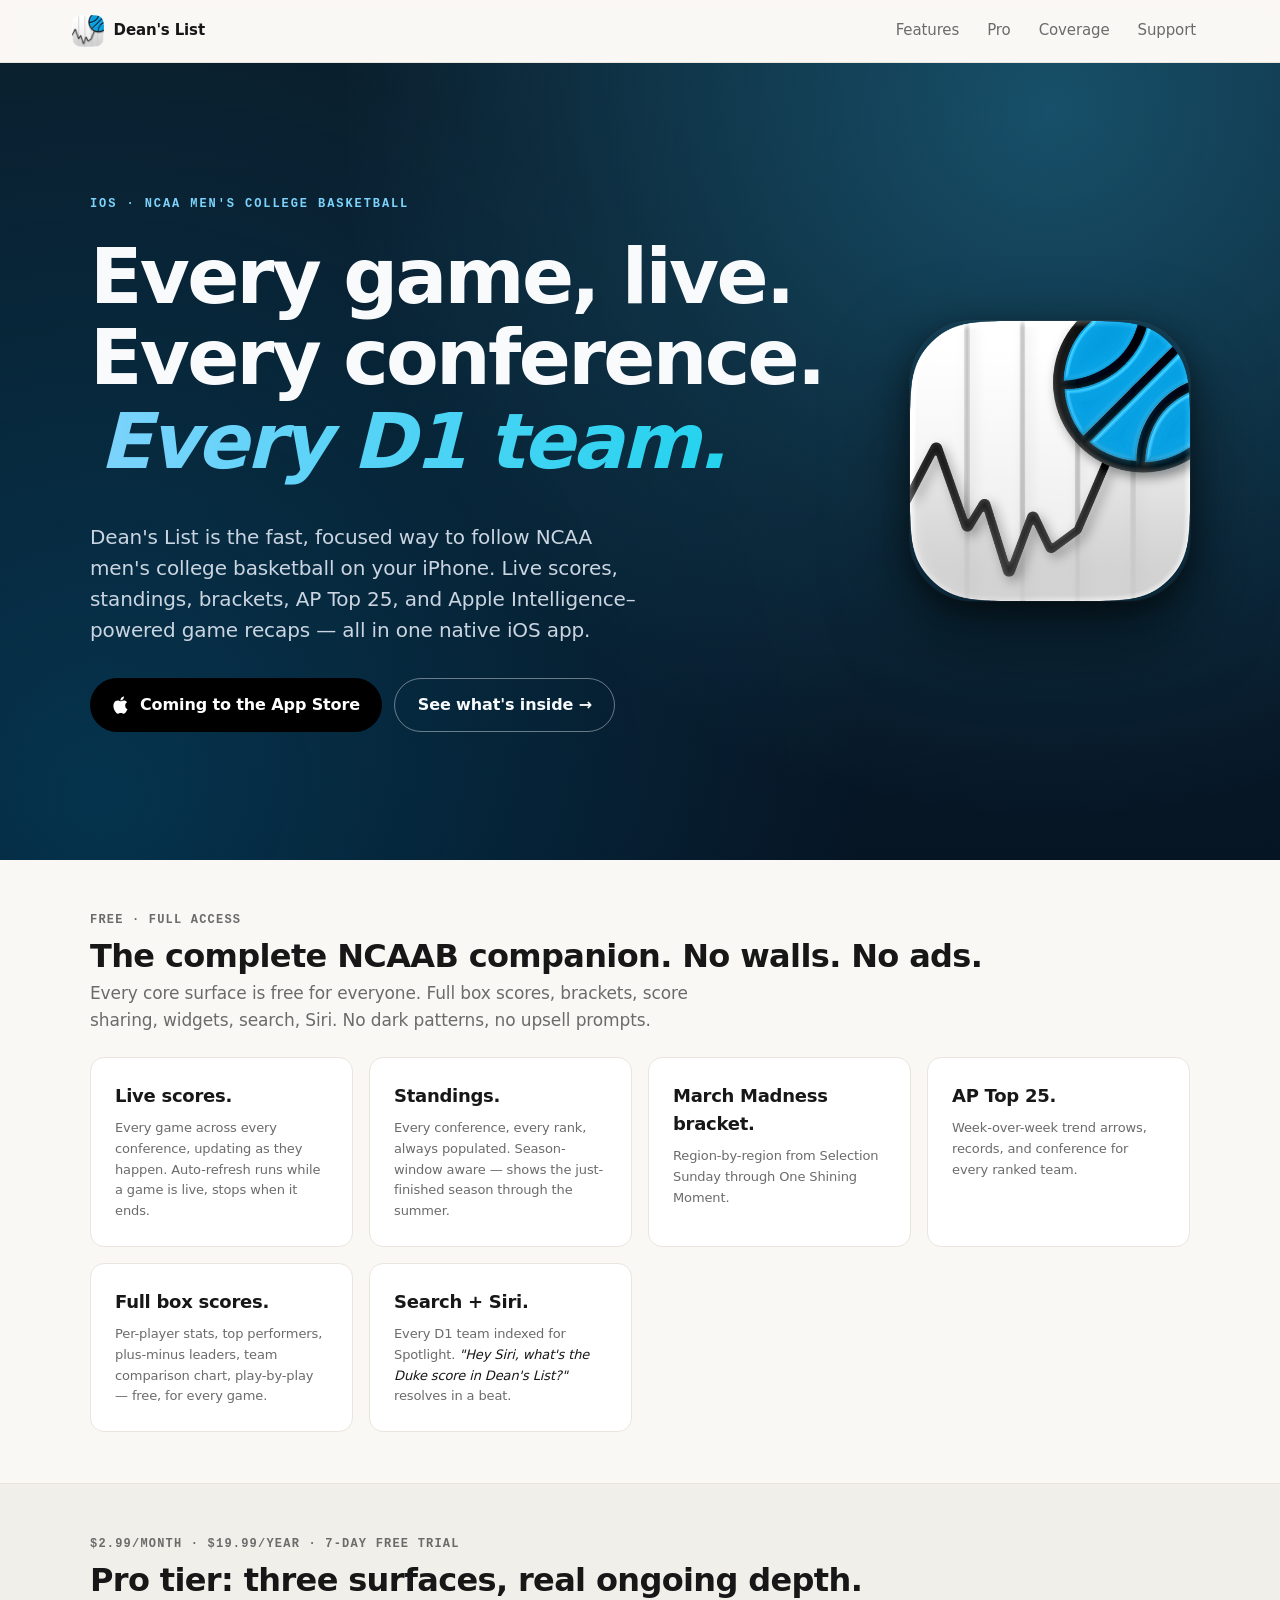
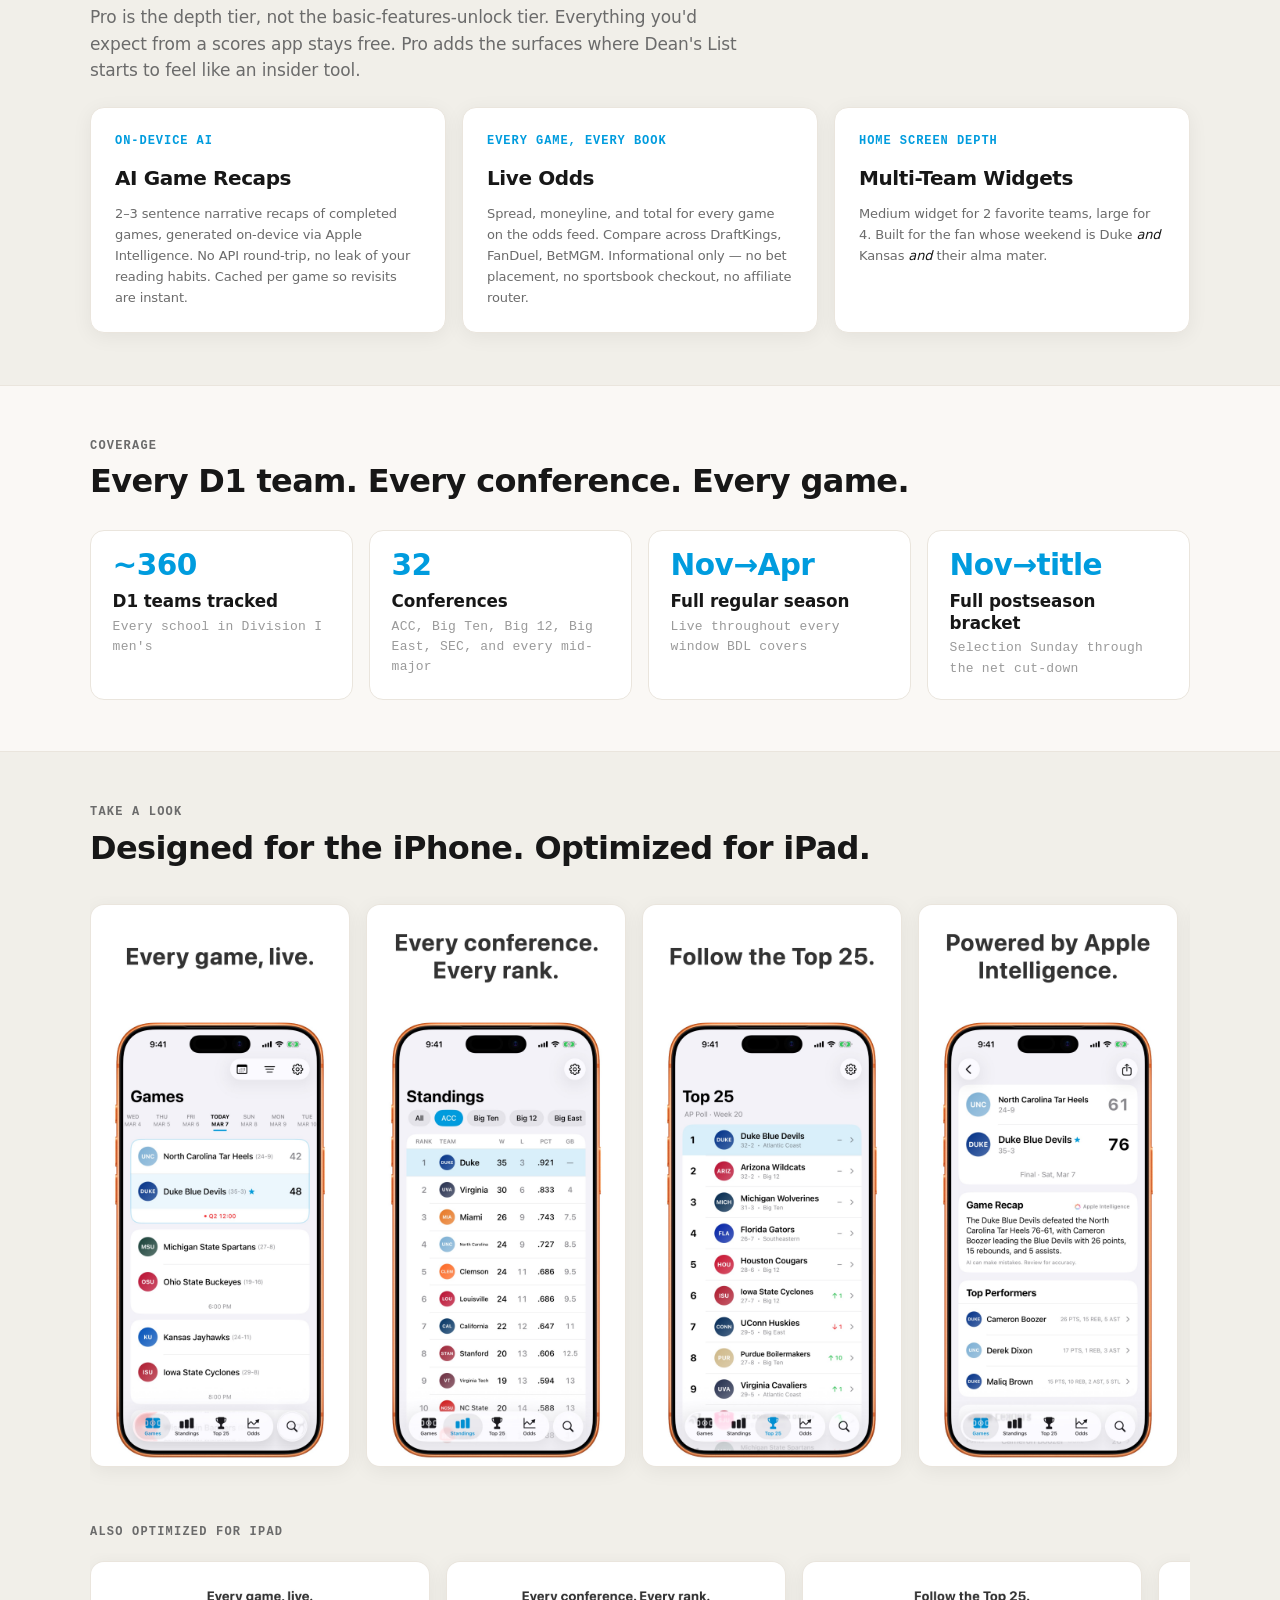
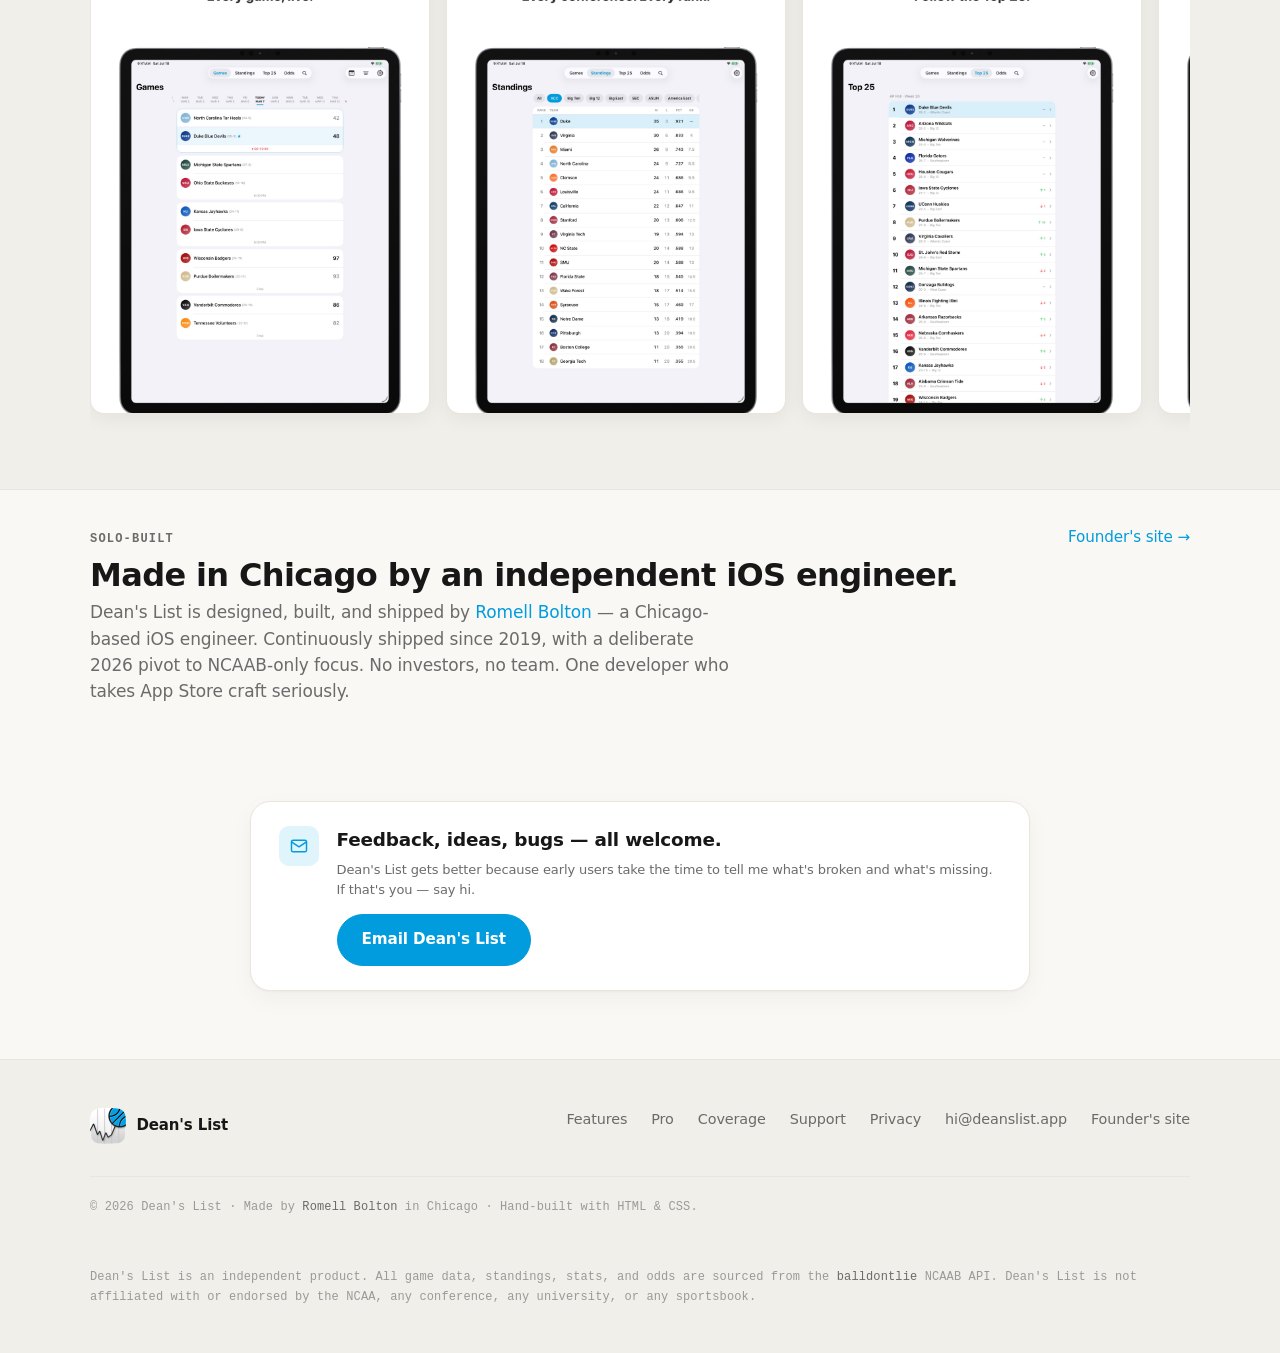
==== commit e8b3cd59: "content: Pro price to $2.99/mo · $19.99/yr Co-Authored-By: Claude Opus 4.7 (1M context) <noreply@ant" ====
--- a/index.html
+++ b/index.html
@@ -96,7 +96,7 @@
         <div class="section__inner">
           <div class="section__head">
             <div>
-              <p class="section__eyebrow">$4.99/month · $39.99/year · 7-day free trial</p>
+              <p class="section__eyebrow">$2.99/month · $19.99/year · 7-day free trial</p>
               <h2 class="section__title">Pro tier: three surfaces, real ongoing depth.</h2>
               <p class="section__lede">Pro is the depth tier, not the basic-features-unlock tier. Everything you'd expect from a scores app stays free. Pro adds the surfaces where Dean's List starts to feel like an insider tool.</p>
             </div>
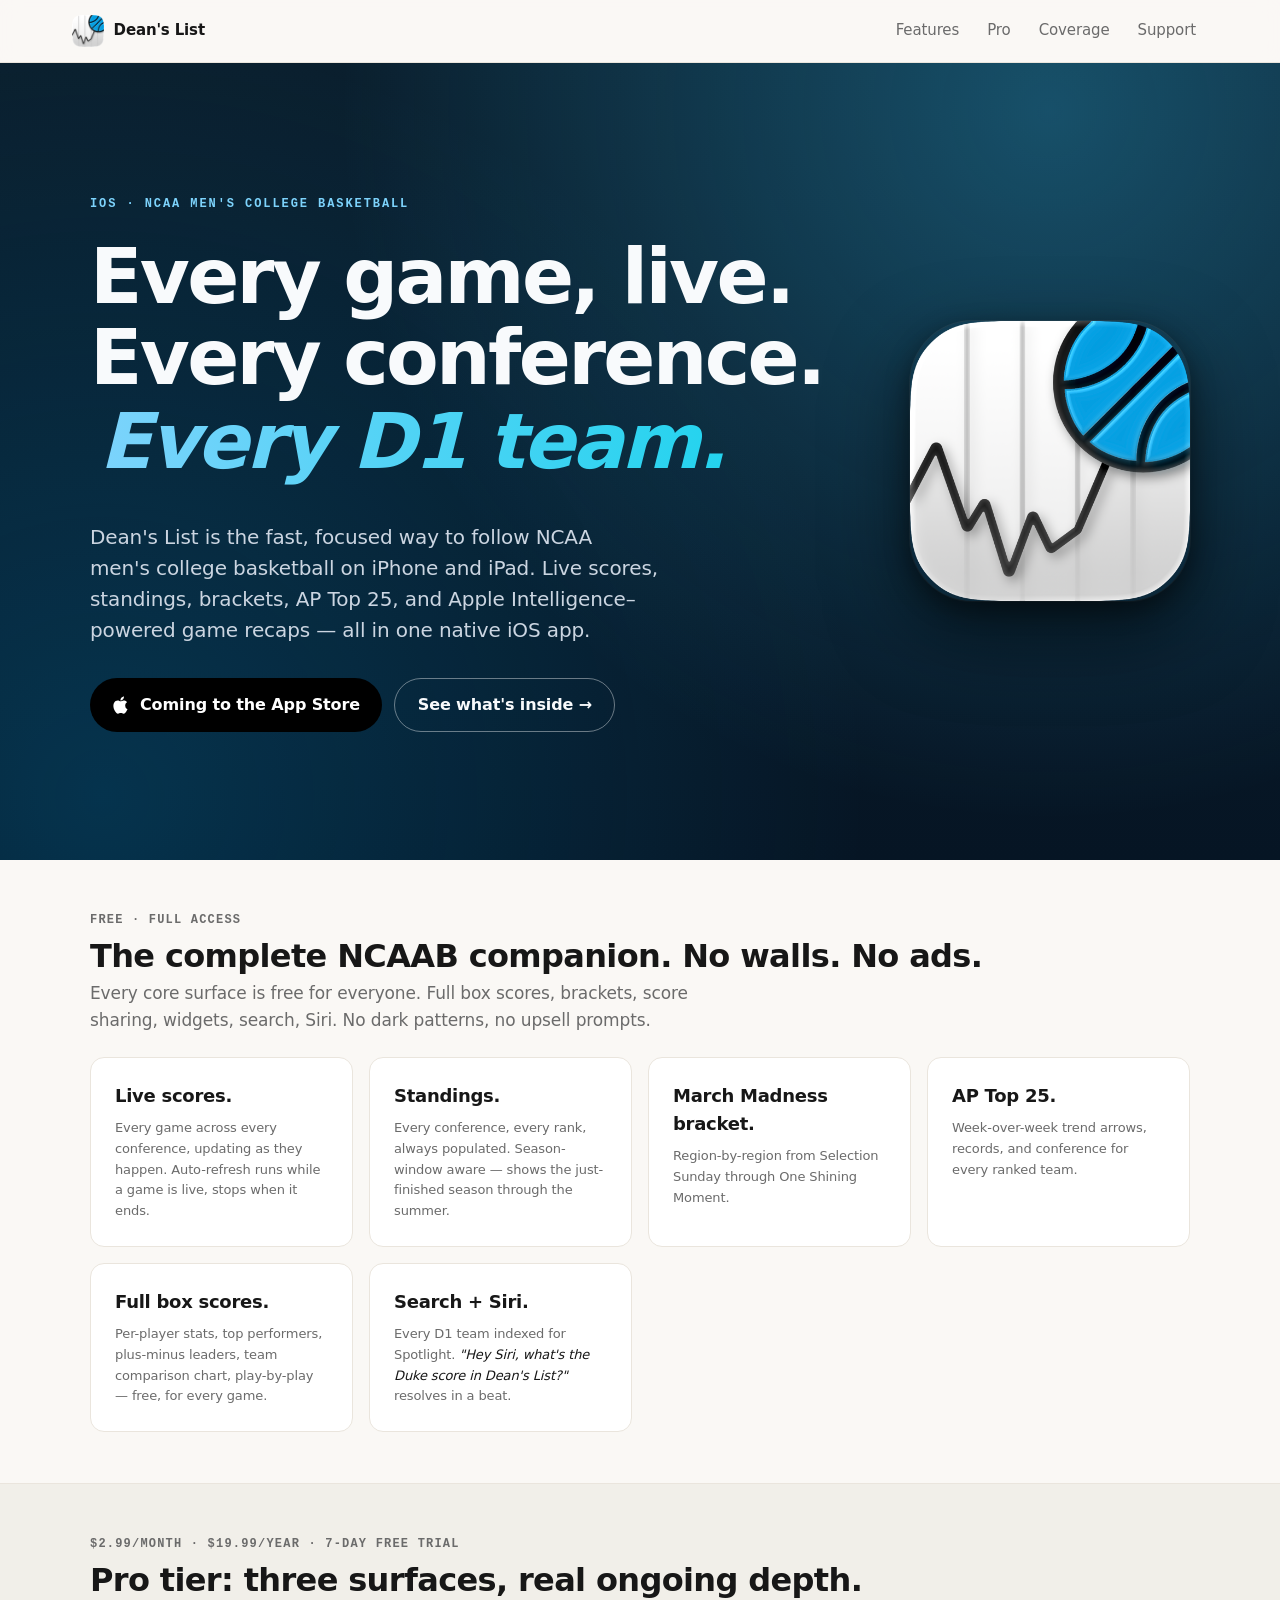
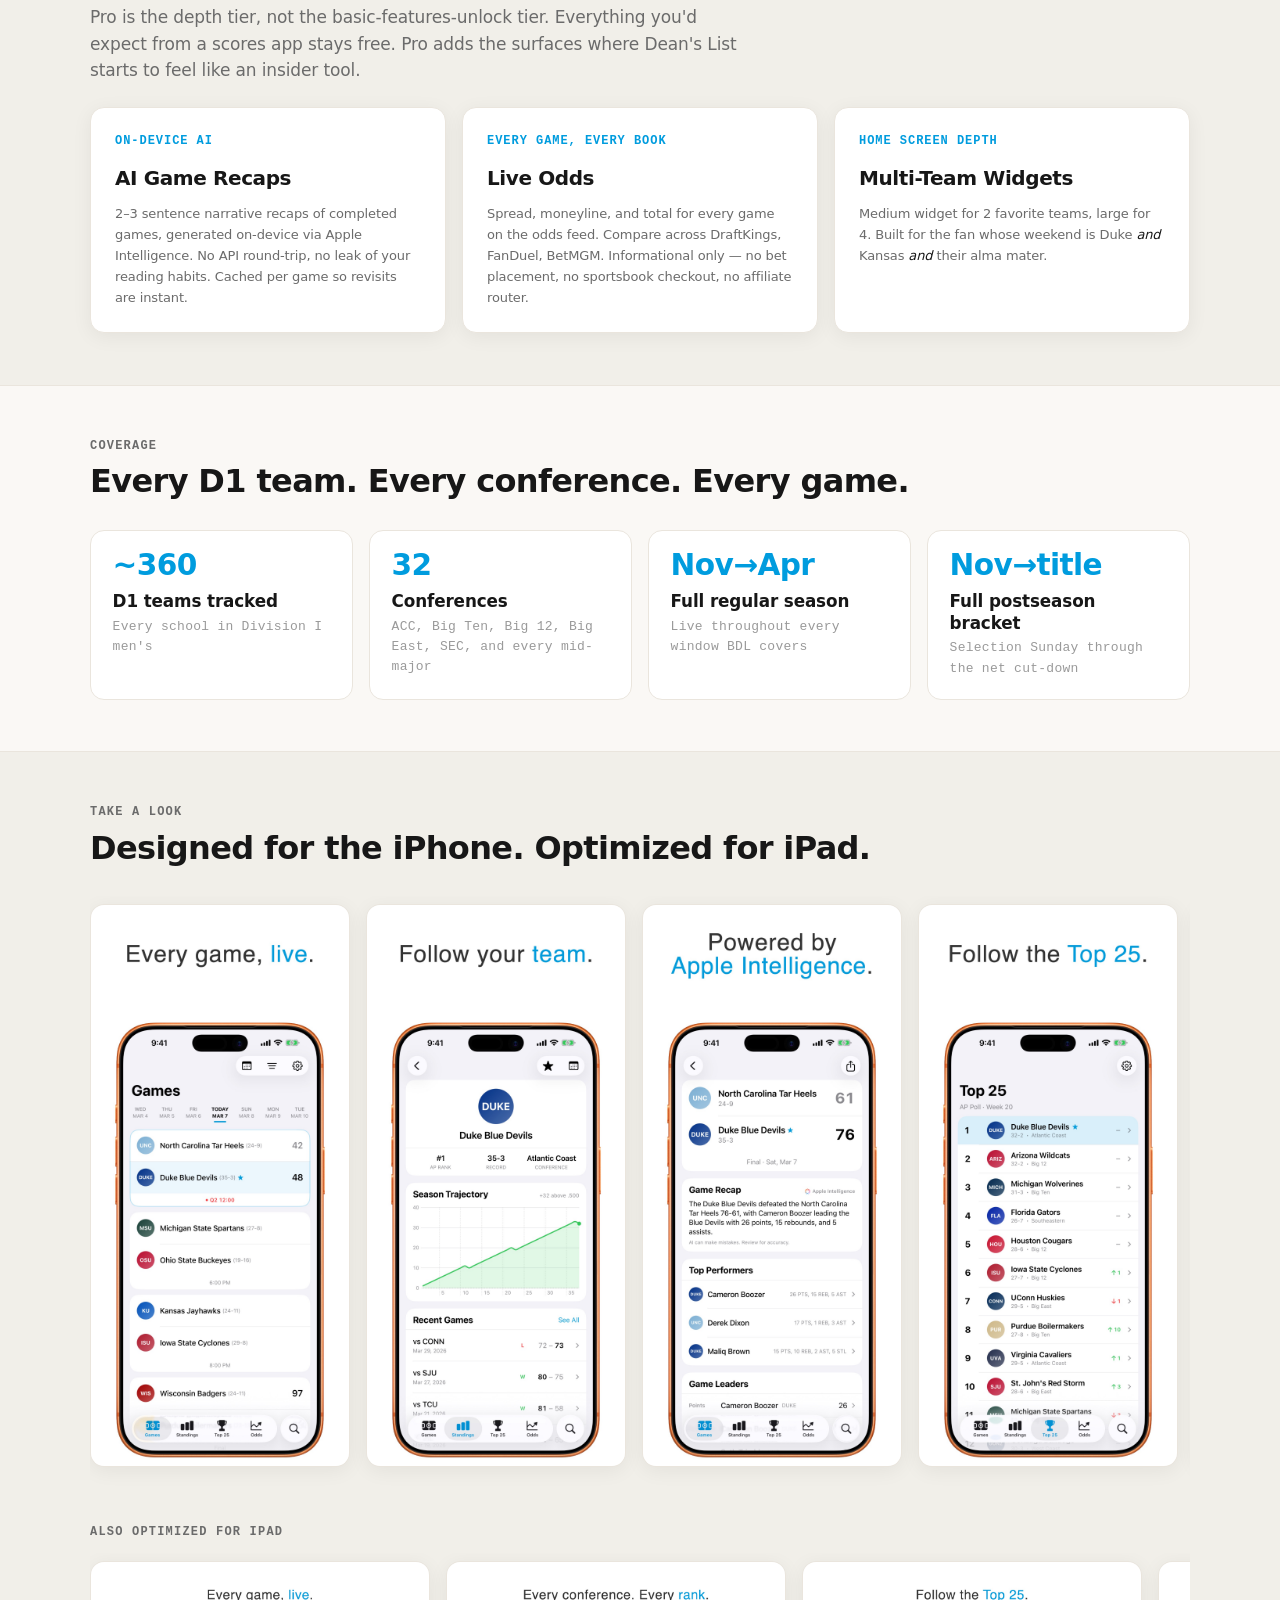
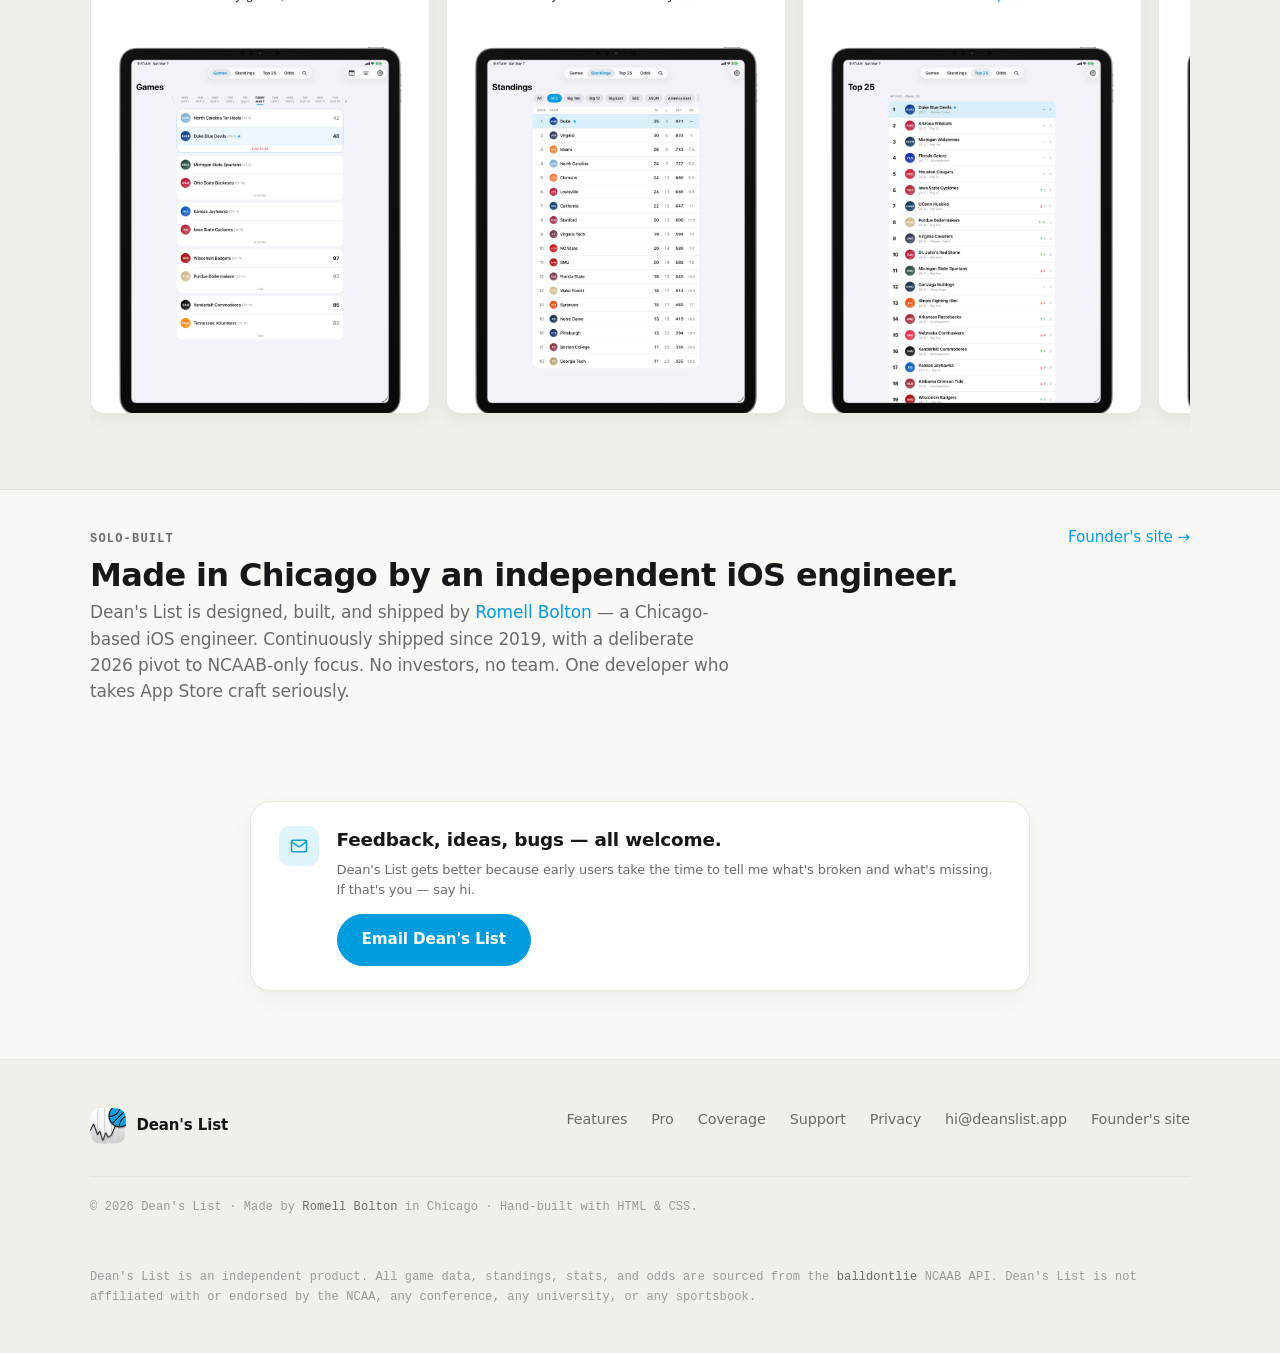
==== commit c0e62853: "content: hero copy — iPhone and iPad (was iPhone-only) The app is a universal iOS app running on iPh" ====
--- a/index.html
+++ b/index.html
@@ -53,7 +53,7 @@
             <p class="hero-quote__eyebrow">iOS · NCAA Men's College Basketball</p>
             <p class="hero-quote__text">Every game, live. Every conference. <em>Every D1 team.</em></p>
             <p class="hero-quote__mission">
-              Dean's List is the fast, focused way to follow NCAA men's college basketball on your iPhone.
+              Dean's List is the fast, focused way to follow NCAA men's college basketball on iPhone and iPad.
               Live scores, standings, brackets, AP Top 25, and Apple Intelligence–powered game recaps —
               all in one native iOS app.
             </p>
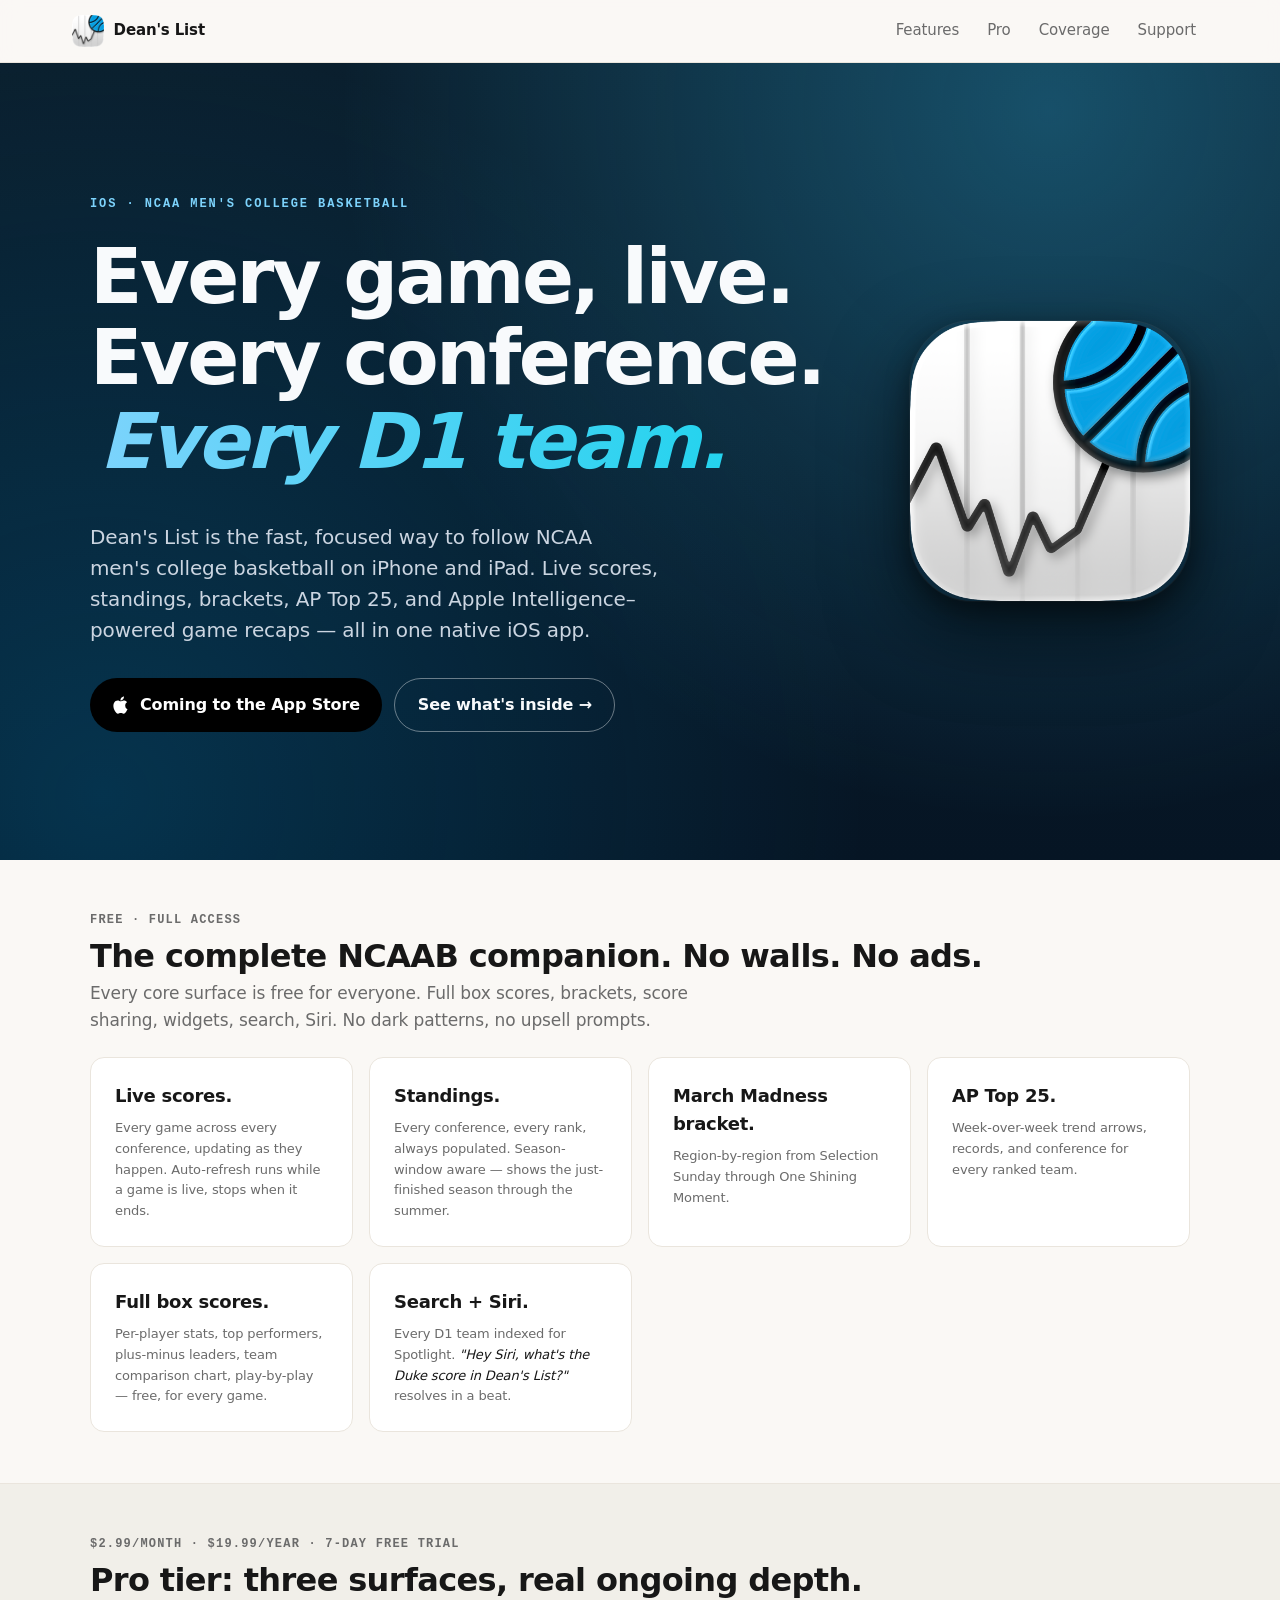
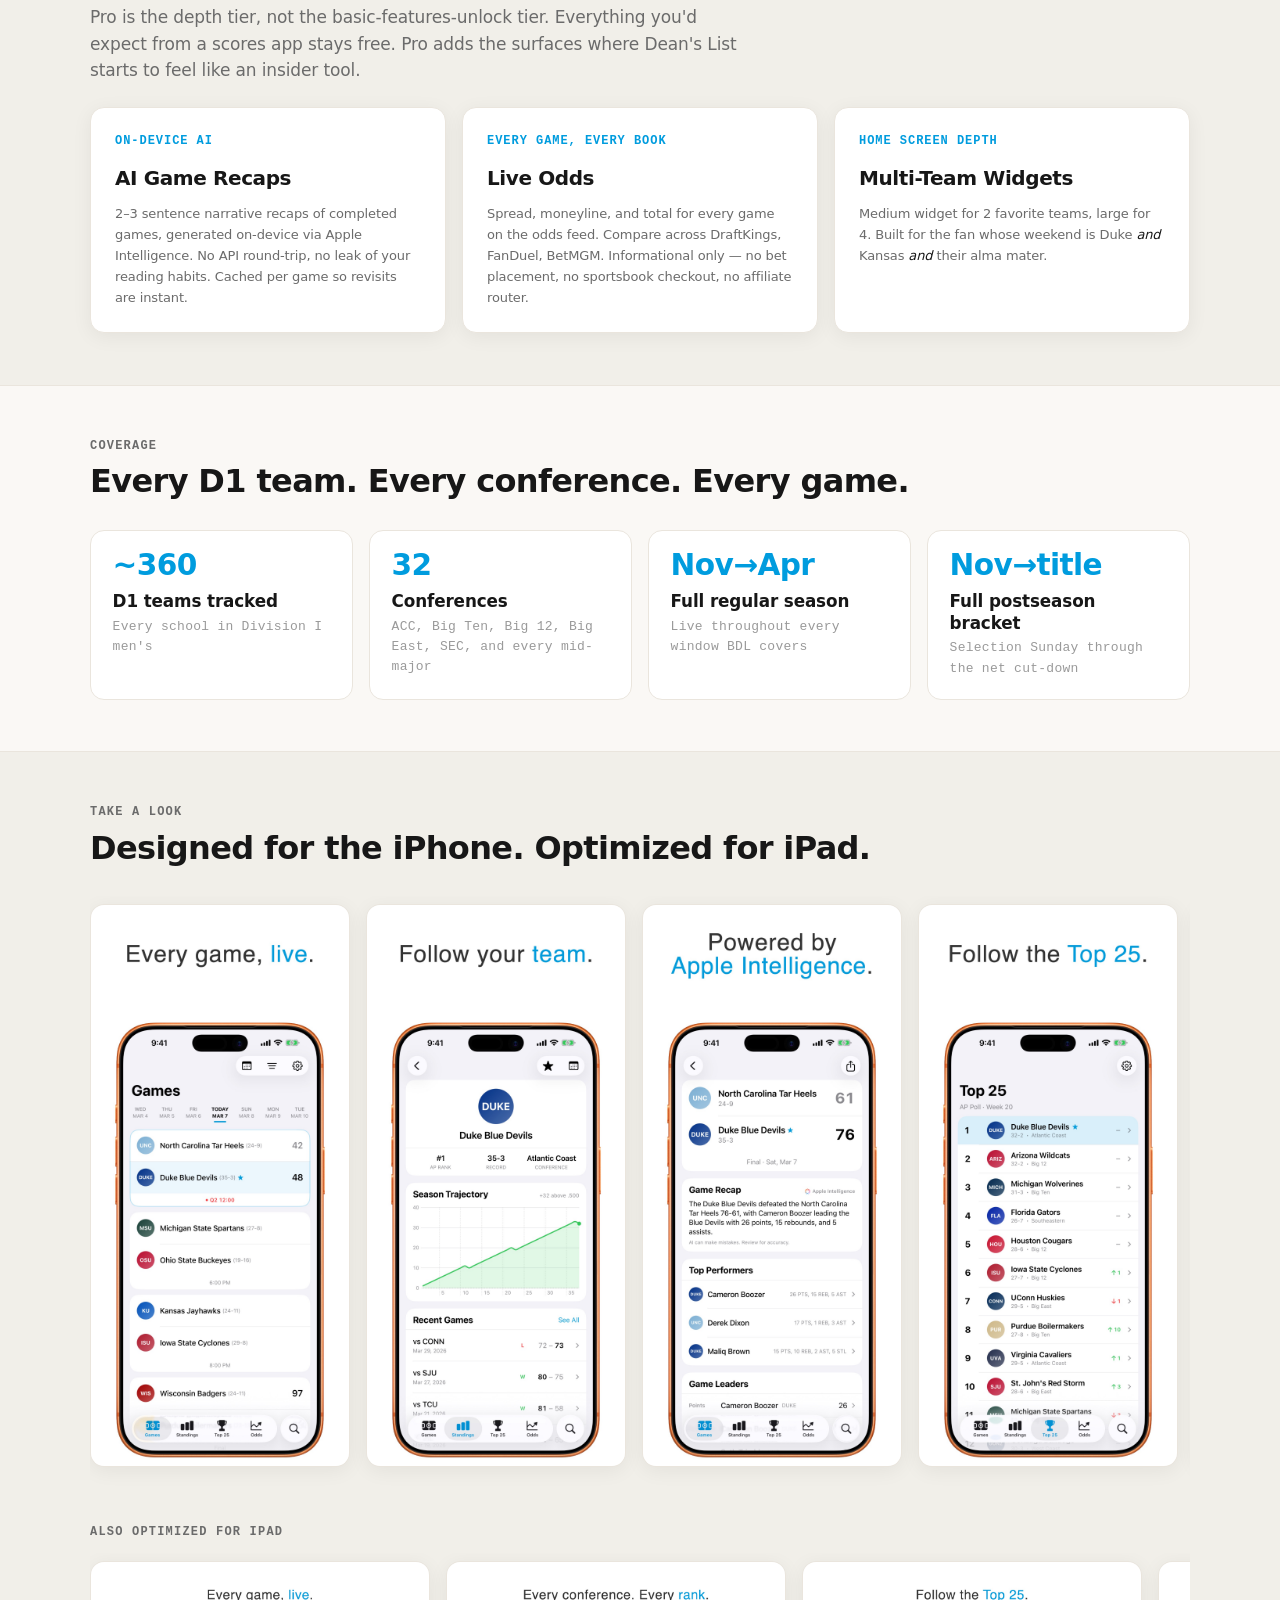
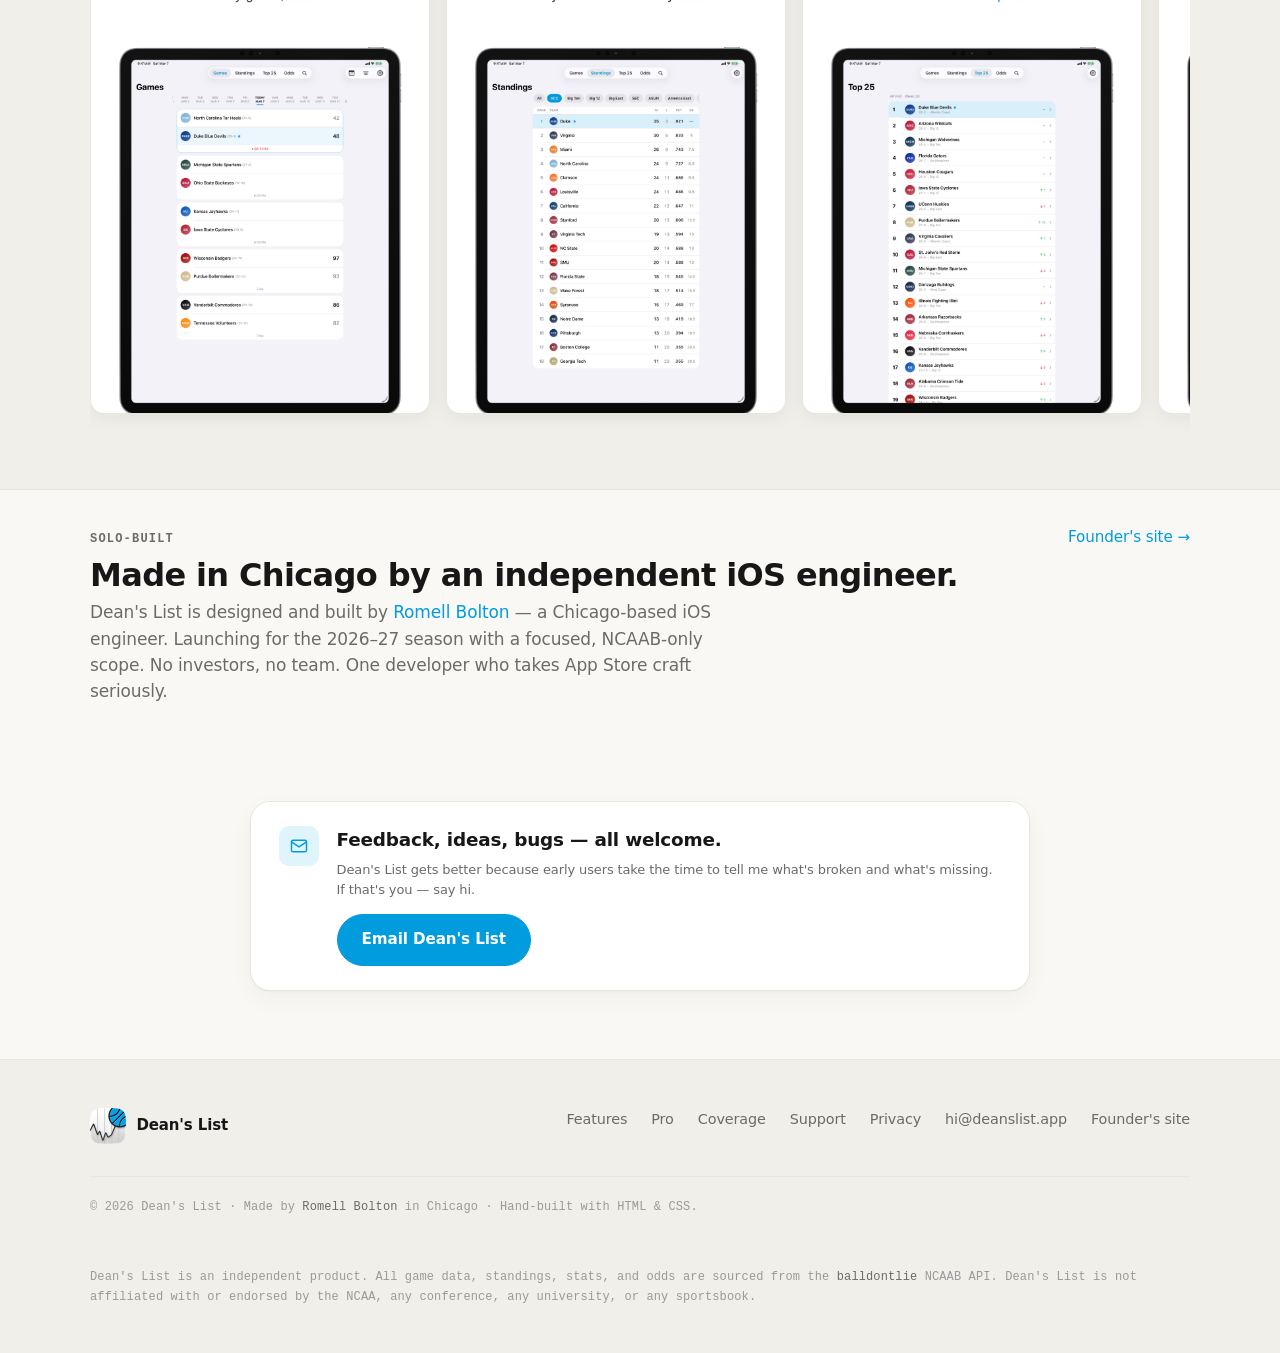
==== commit 2da837a0: "fix: Solo-built section reflects pre-launch state The Solo-built section said "designed, built, and " ====
--- a/index.html
+++ b/index.html
@@ -24,7 +24,7 @@
   <link rel="icon" type="image/png" sizes="32x32" href="/favicon-32.png" />
   <link rel="apple-touch-icon" href="/apple-touch-icon.png" />
   <link rel="manifest" href="/site.webmanifest" />
-  <link rel="stylesheet" href="/assets/css/styles.css" />
+  <link rel="stylesheet" href="/assets/css/styles.css?v=20260722" />
 </head>
 <body>
   <a href="#main" class="skip-link">Skip to content</a>
@@ -125,21 +125,21 @@
         <div class="section__inner">
           <div class="section__head"><div><p class="section__eyebrow">Take a look</p><h2 class="section__title">Designed for the iPhone. Optimized for iPad.</h2></div></div>
           <div class="screen-strip" aria-label="Dean's List on iPhone">
-            <figure class="screen-strip__item"><img src="/assets/img/screen-games.jpg" alt="Every game, live. Games tab showing today's live matchups and upcoming tip-offs." /></figure>
-            <figure class="screen-strip__item"><img src="/assets/img/screen-standings.jpg" alt="Every conference. Every rank. Standings tab with conference filter chips." /></figure>
-            <figure class="screen-strip__item"><img src="/assets/img/screen-top25.jpg" alt="Follow the Top 25. AP Poll with week-over-week trend arrows." /></figure>
-            <figure class="screen-strip__item"><img src="/assets/img/screen-recap.jpg" alt="Powered by Apple Intelligence. Game detail with AI-generated recap." /></figure>
-            <figure class="screen-strip__item"><img src="/assets/img/screen-odds.jpg" alt="Compare odds across books. Odds card with spread, total, and moneyline." /></figure>
-            <figure class="screen-strip__item"><img src="/assets/img/screen-team.jpg" alt="Follow your team. Team detail with record, season trajectory, and recent games." /></figure>
+            <figure class="screen-strip__item"><img src="/assets/img/screen-games.jpg?v=20260722" alt="Every game, live. Games tab showing today's live matchups and upcoming tip-offs." /></figure>
+            <figure class="screen-strip__item"><img src="/assets/img/screen-standings.jpg?v=20260722" alt="Every conference. Every rank. Standings tab with conference filter chips." /></figure>
+            <figure class="screen-strip__item"><img src="/assets/img/screen-top25.jpg?v=20260722" alt="Follow the Top 25. AP Poll with week-over-week trend arrows." /></figure>
+            <figure class="screen-strip__item"><img src="/assets/img/screen-recap.jpg?v=20260722" alt="Powered by Apple Intelligence. Game detail with AI-generated recap." /></figure>
+            <figure class="screen-strip__item"><img src="/assets/img/screen-odds.jpg?v=20260722" alt="Compare odds across books. Odds card with spread, total, and moneyline." /></figure>
+            <figure class="screen-strip__item"><img src="/assets/img/screen-team.jpg?v=20260722" alt="Follow your team. Team detail with record, season trajectory, and recent games." /></figure>
           </div>
           <p class="screen-strip__label">Also optimized for iPad</p>
           <div class="screen-strip screen-strip--tablet" aria-label="Dean's List on iPad">
-            <figure class="screen-strip__item screen-strip__item--tablet"><img src="/assets/img/screen-ipad-games.jpg" alt="Every game, live on iPad with a wider layout." /></figure>
-            <figure class="screen-strip__item screen-strip__item--tablet"><img src="/assets/img/screen-ipad-standings.jpg" alt="Every conference. Every rank. Standings tab on iPad." /></figure>
-            <figure class="screen-strip__item screen-strip__item--tablet"><img src="/assets/img/screen-ipad-top25.jpg" alt="Follow the Top 25 on iPad." /></figure>
-            <figure class="screen-strip__item screen-strip__item--tablet"><img src="/assets/img/screen-ipad-recap.jpg" alt="Powered by Apple Intelligence on iPad." /></figure>
-            <figure class="screen-strip__item screen-strip__item--tablet"><img src="/assets/img/screen-ipad-odds.jpg" alt="Compare odds across books on iPad." /></figure>
-            <figure class="screen-strip__item screen-strip__item--tablet"><img src="/assets/img/screen-ipad-team.jpg" alt="Follow your team on iPad." /></figure>
+            <figure class="screen-strip__item screen-strip__item--tablet"><img src="/assets/img/screen-ipad-games.jpg?v=20260722" alt="Every game, live on iPad with a wider layout." /></figure>
+            <figure class="screen-strip__item screen-strip__item--tablet"><img src="/assets/img/screen-ipad-standings.jpg?v=20260722" alt="Every conference. Every rank. Standings tab on iPad." /></figure>
+            <figure class="screen-strip__item screen-strip__item--tablet"><img src="/assets/img/screen-ipad-top25.jpg?v=20260722" alt="Follow the Top 25 on iPad." /></figure>
+            <figure class="screen-strip__item screen-strip__item--tablet"><img src="/assets/img/screen-ipad-recap.jpg?v=20260722" alt="Powered by Apple Intelligence on iPad." /></figure>
+            <figure class="screen-strip__item screen-strip__item--tablet"><img src="/assets/img/screen-ipad-odds.jpg?v=20260722" alt="Compare odds across books on iPad." /></figure>
+            <figure class="screen-strip__item screen-strip__item--tablet"><img src="/assets/img/screen-ipad-team.jpg?v=20260722" alt="Follow your team on iPad." /></figure>
           </div>
         </div>
       </section>
@@ -151,10 +151,10 @@
               <p class="section__eyebrow">Solo-built</p>
               <h2 class="section__title">Made in Chicago by an independent iOS engineer.</h2>
               <p class="section__lede">
-                Dean's List is designed, built, and shipped by
+                Dean's List is designed and built by
                 <a href="https://www.romellbolton.com" target="_blank" rel="noopener">Romell Bolton</a> —
-                a Chicago-based iOS engineer. Continuously shipped since 2019, with a deliberate 2026 pivot
-                to NCAAB-only focus. No investors, no team. One developer who takes App Store craft seriously.
+                a Chicago-based iOS engineer. Launching for the 2026–27 season with a focused,
+                NCAAB-only scope. No investors, no team. One developer who takes App Store craft seriously.
               </p>
             </div>
             <a href="https://www.romellbolton.com" target="_blank" rel="noopener" class="section__see-all">Founder's site &rarr;</a>
--- a/assets/css/styles.css
+++ b/assets/css/styles.css
@@ -258,6 +258,13 @@
   .hero-quote__inner { grid-template-columns: 1fr; gap: 2rem; }
   .hero-quote__visual { order: -1; }
   .hero-quote__icon { width: 128px; height: 128px; }
+  /* Center hero content beneath the centered icon — matches Apple's
+     mobile marketing convention and avoids the icon-centered/text-left
+     visual imbalance. */
+  .hero-quote__text-col { text-align: center; }
+  .hero-quote__text,
+  .hero-quote__mission { margin-left: auto; margin-right: auto; }
+  .hero-quote__ctas { justify-content: center; }
 }
 .hero-quote__eyebrow {
   display: inline-block;
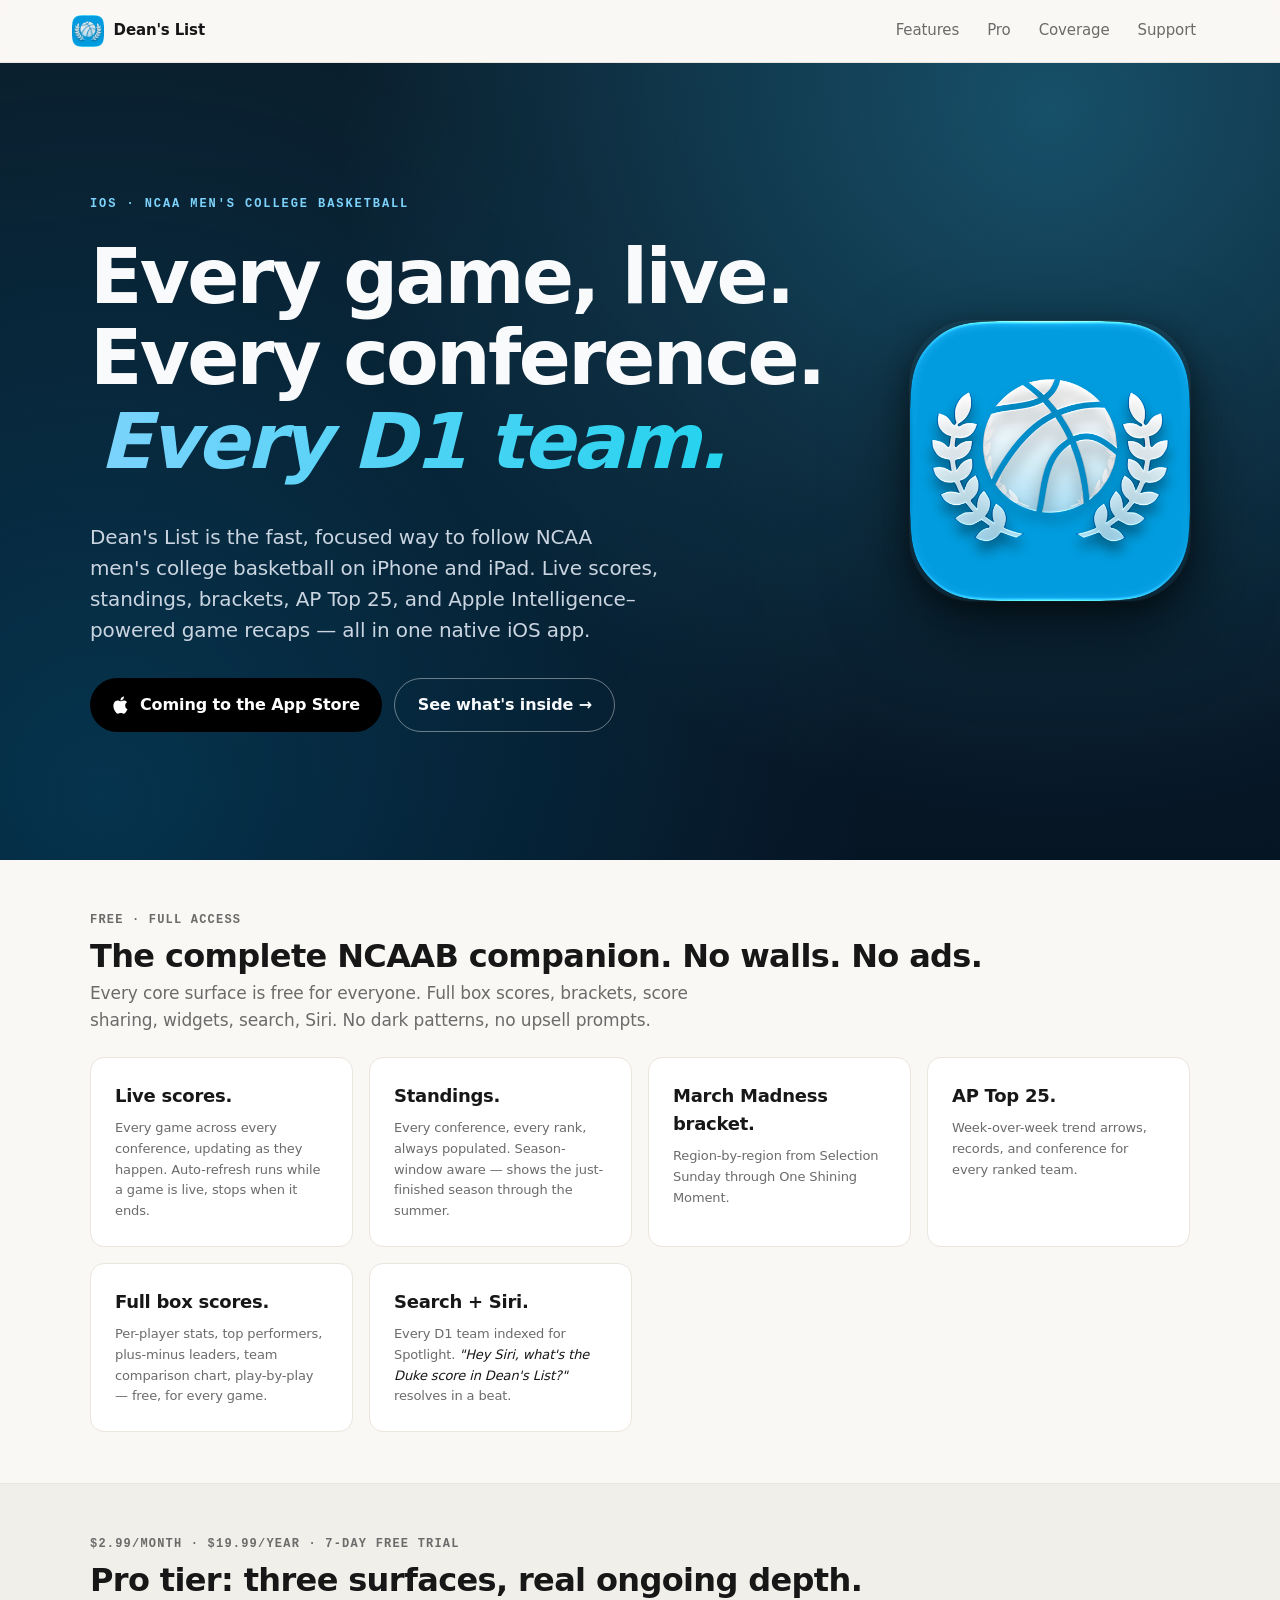
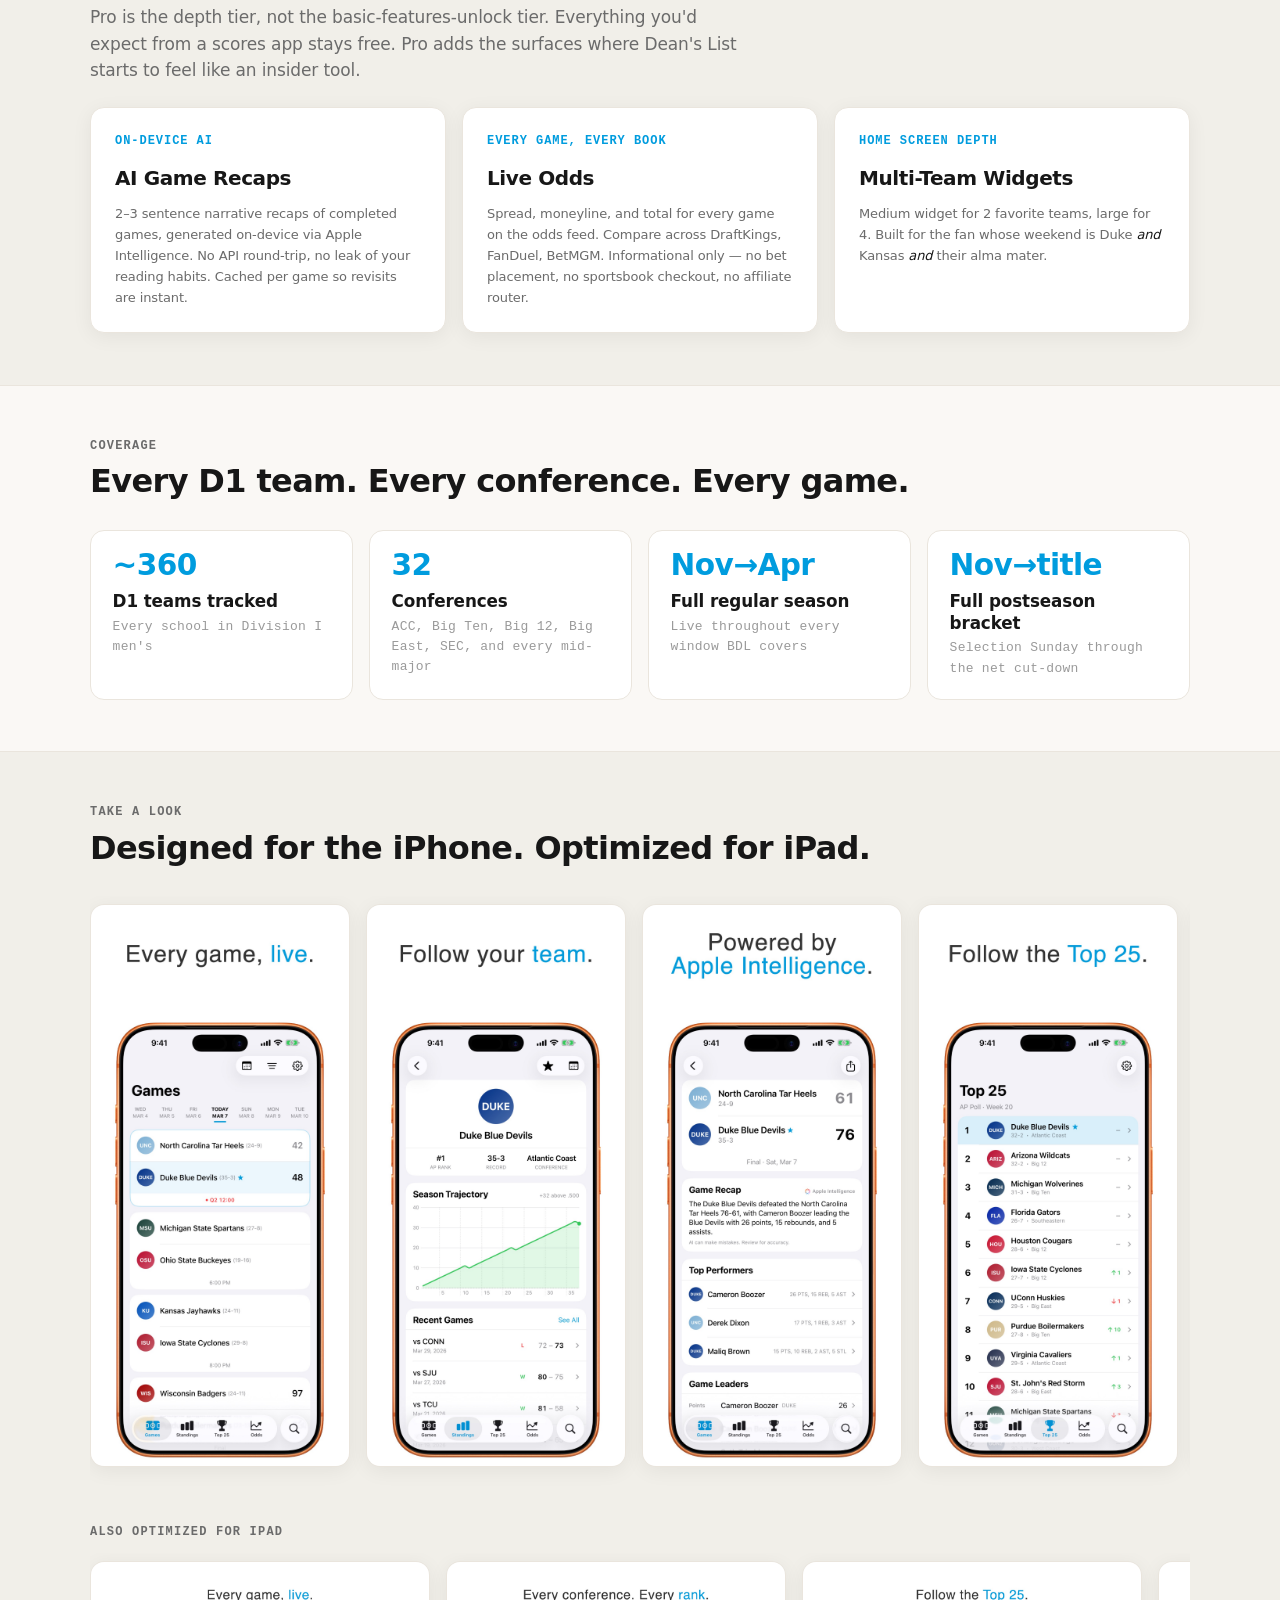
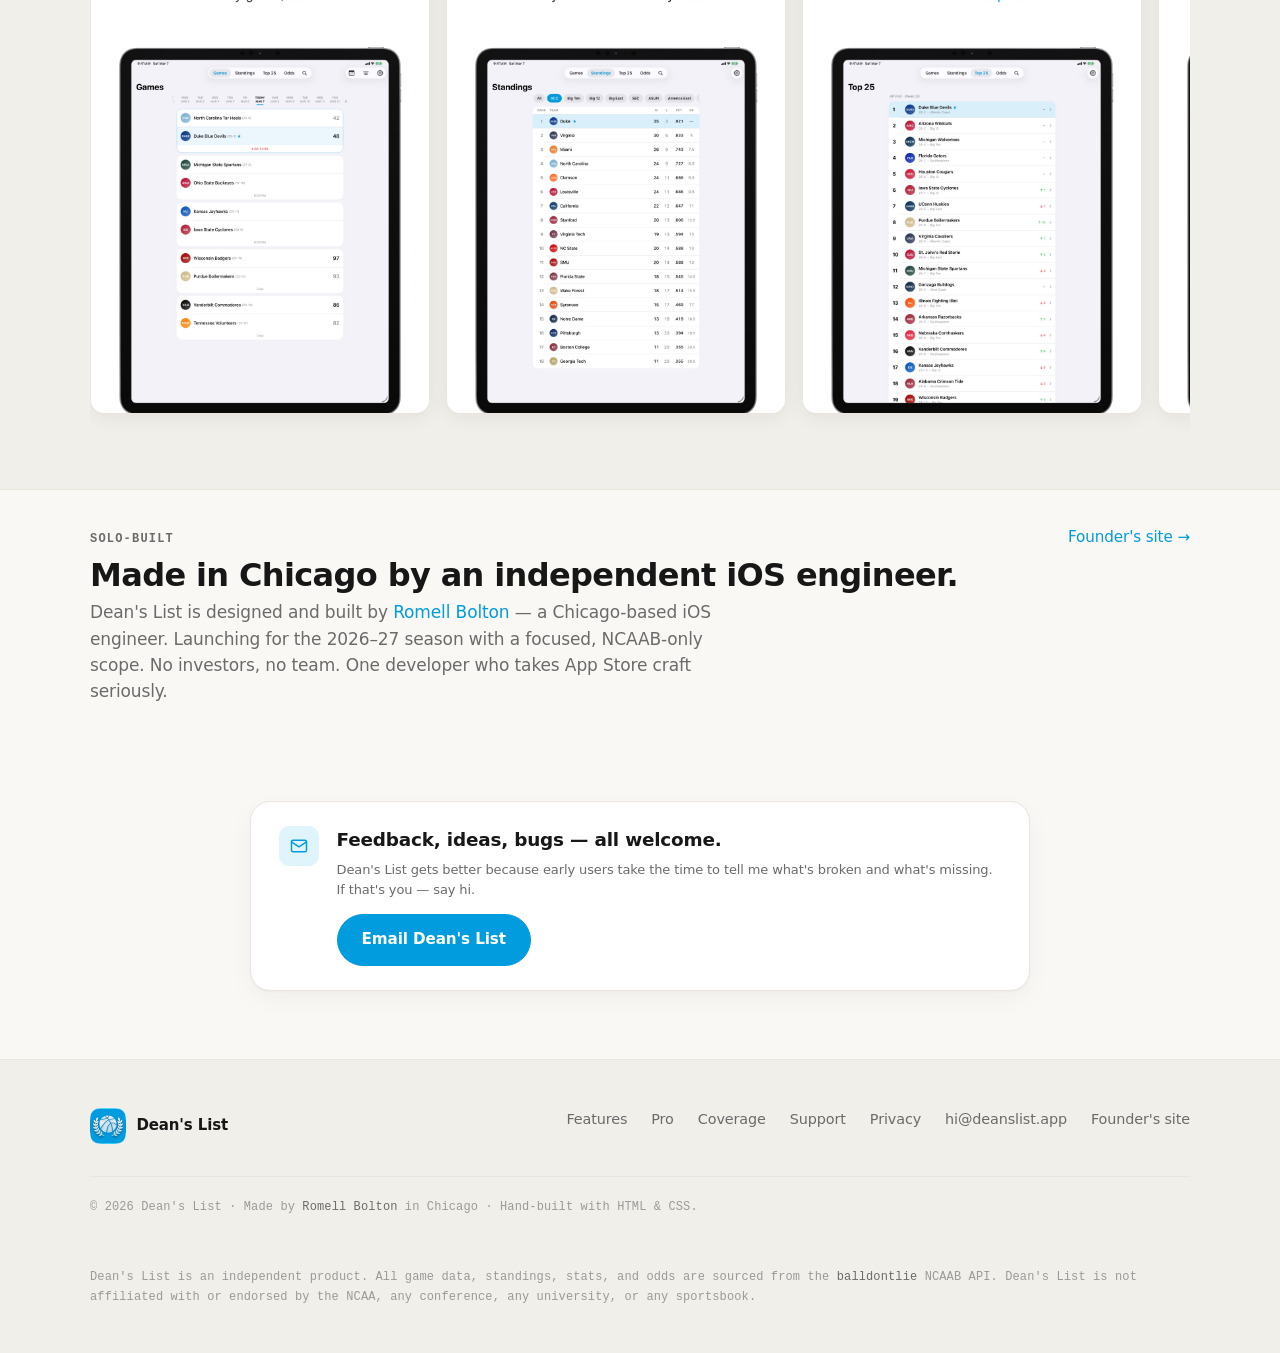
==== commit de437571: "content: swap hero + brand mark + touch icon + favicon to Fabio's new icon Site was still shipping t" ====
--- a/index.html
+++ b/index.html
@@ -21,8 +21,8 @@
   <meta name="twitter:card" content="summary_large_image" />
 
   <link rel="canonical" href="https://deanslist.app/" />
-  <link rel="icon" type="image/png" sizes="32x32" href="/favicon-32.png" />
-  <link rel="apple-touch-icon" href="/apple-touch-icon.png" />
+  <link rel="icon" type="image/png" sizes="32x32" href="/favicon-32.png?v=20260723" />
+  <link rel="apple-touch-icon" href="/apple-touch-icon.png?v=20260723" />
   <link rel="manifest" href="/site.webmanifest" />
   <link rel="stylesheet" href="/assets/css/styles.css?v=20260722" />
 </head>
@@ -33,7 +33,7 @@
     <header class="site-header">
       <div class="site-header__inner">
         <a href="/" class="site-header__brand">
-          <img src="/assets/img/deanslist-mark.png" alt="" />
+          <img src="/assets/img/deanslist-mark.png?v=20260723" alt="" />
           <span>Dean's List</span>
         </a>
         <nav class="site-header__nav" id="site-nav" aria-label="Primary">
@@ -67,7 +67,7 @@
             </div>
           </div>
           <div class="hero-quote__visual" aria-hidden="true">
-            <img src="/icon-512.png" alt="" class="hero-quote__icon" />
+            <img src="/icon-512.png?v=20260723" alt="" class="hero-quote__icon" />
           </div>
         </div>
       </section>
@@ -182,7 +182,7 @@
       <div class="site-footer__inner">
         <div>
           <a href="/" class="site-footer__brand">
-            <img src="/assets/img/deanslist-mark.png" alt="" />
+            <img src="/assets/img/deanslist-mark.png?v=20260723" alt="" />
             <span>Dean's List</span>
           </a>
         </div>
